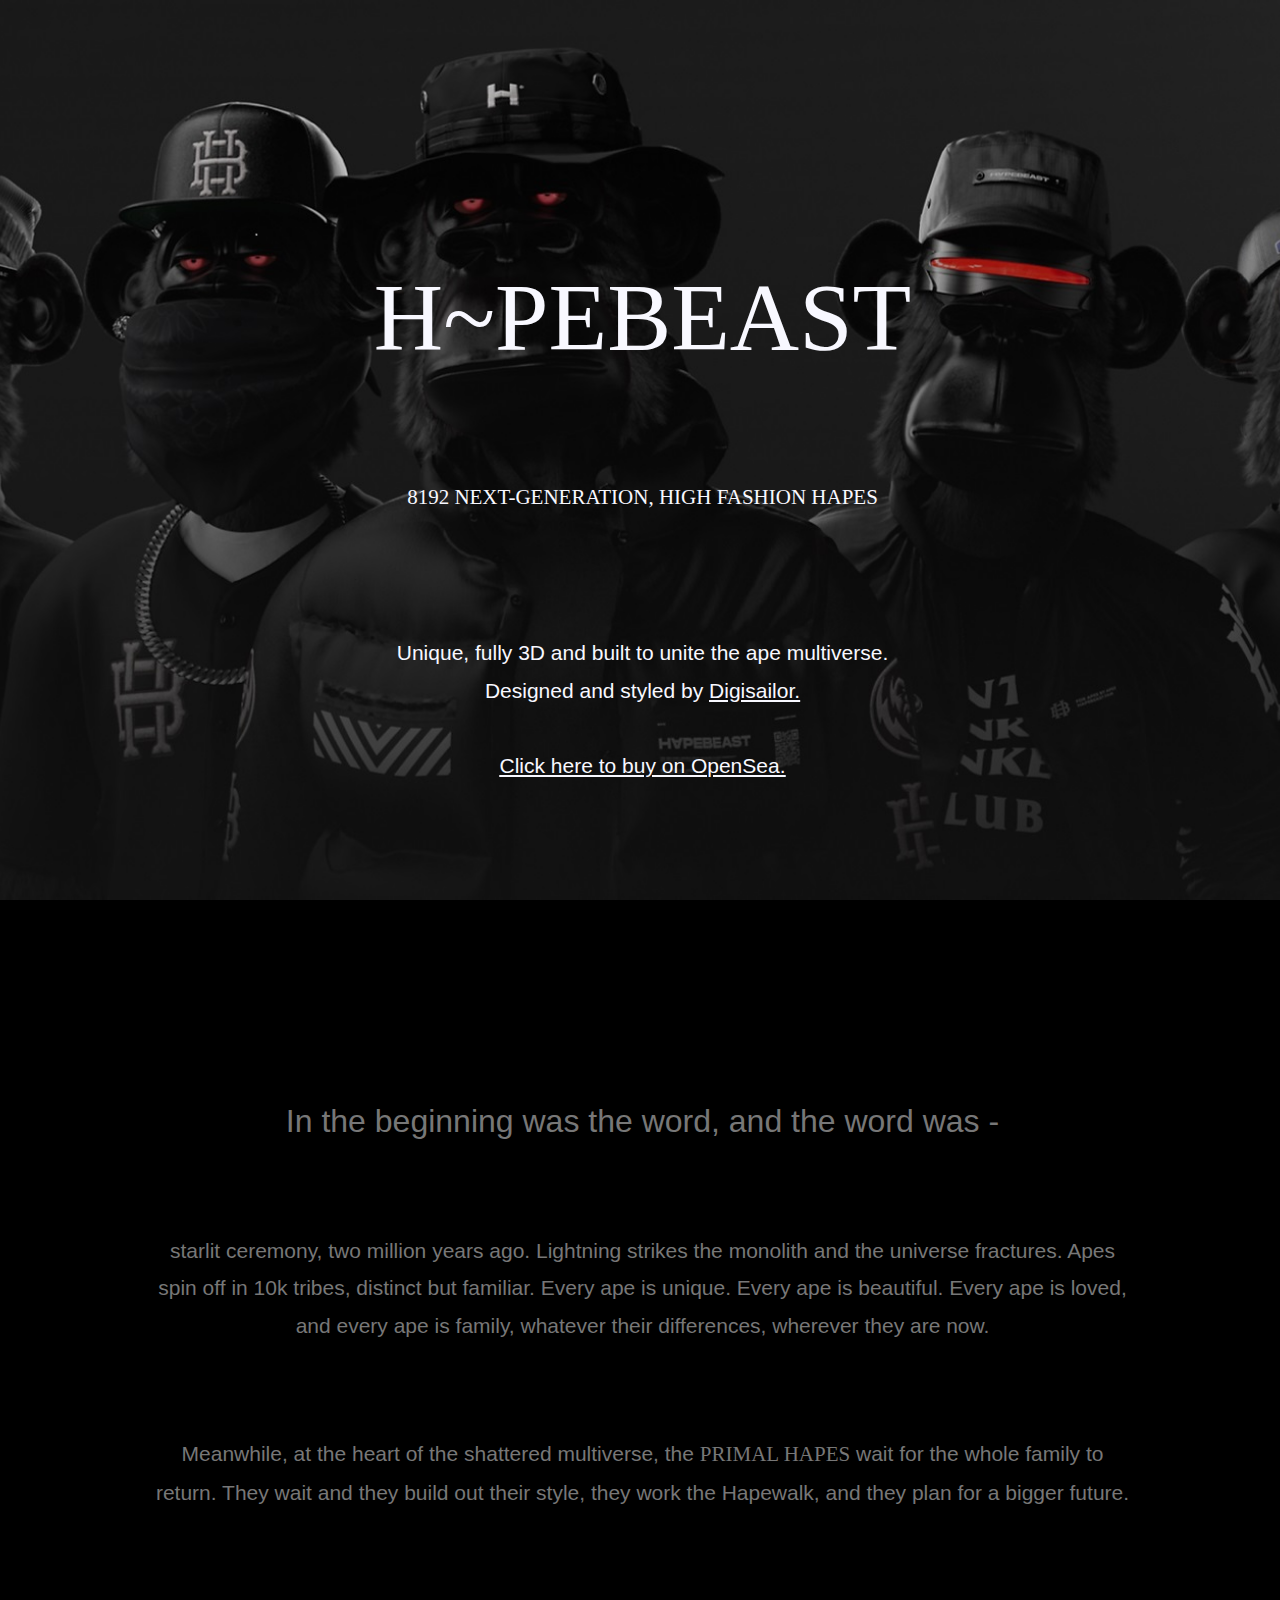
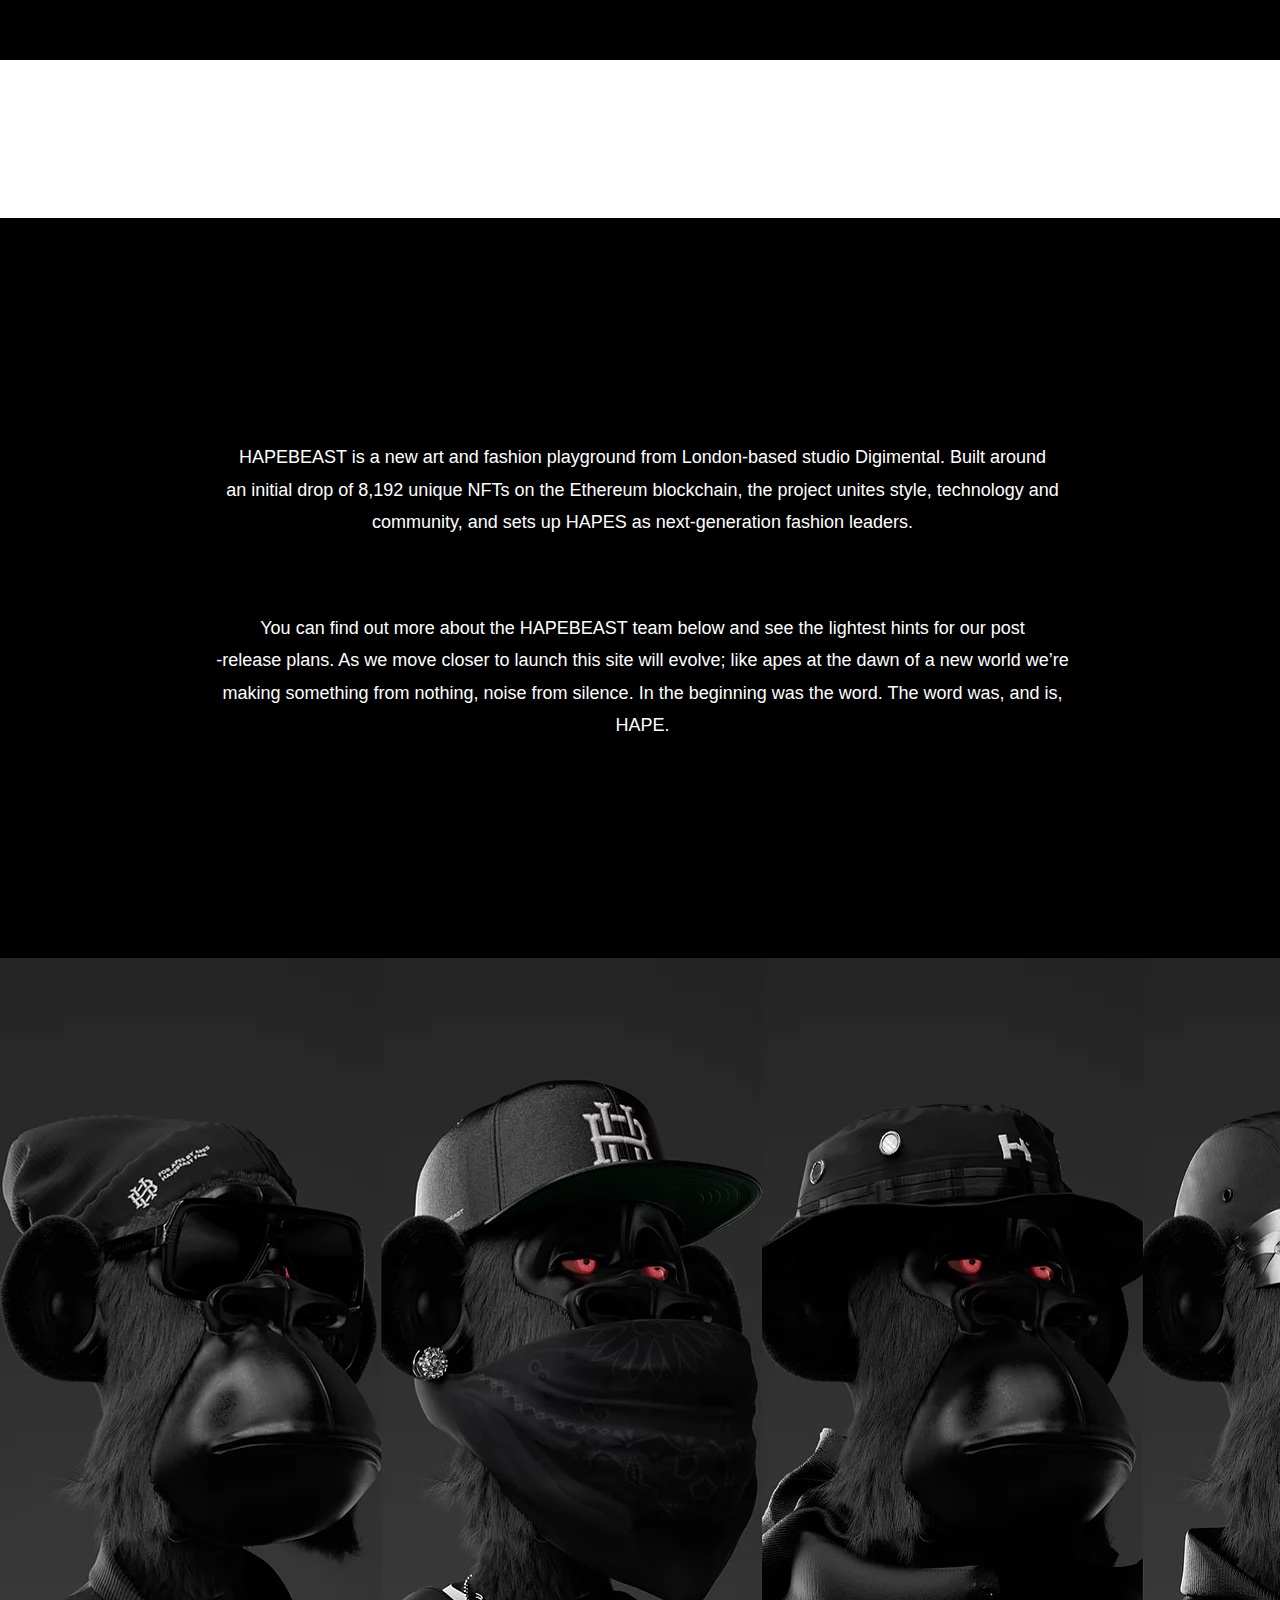
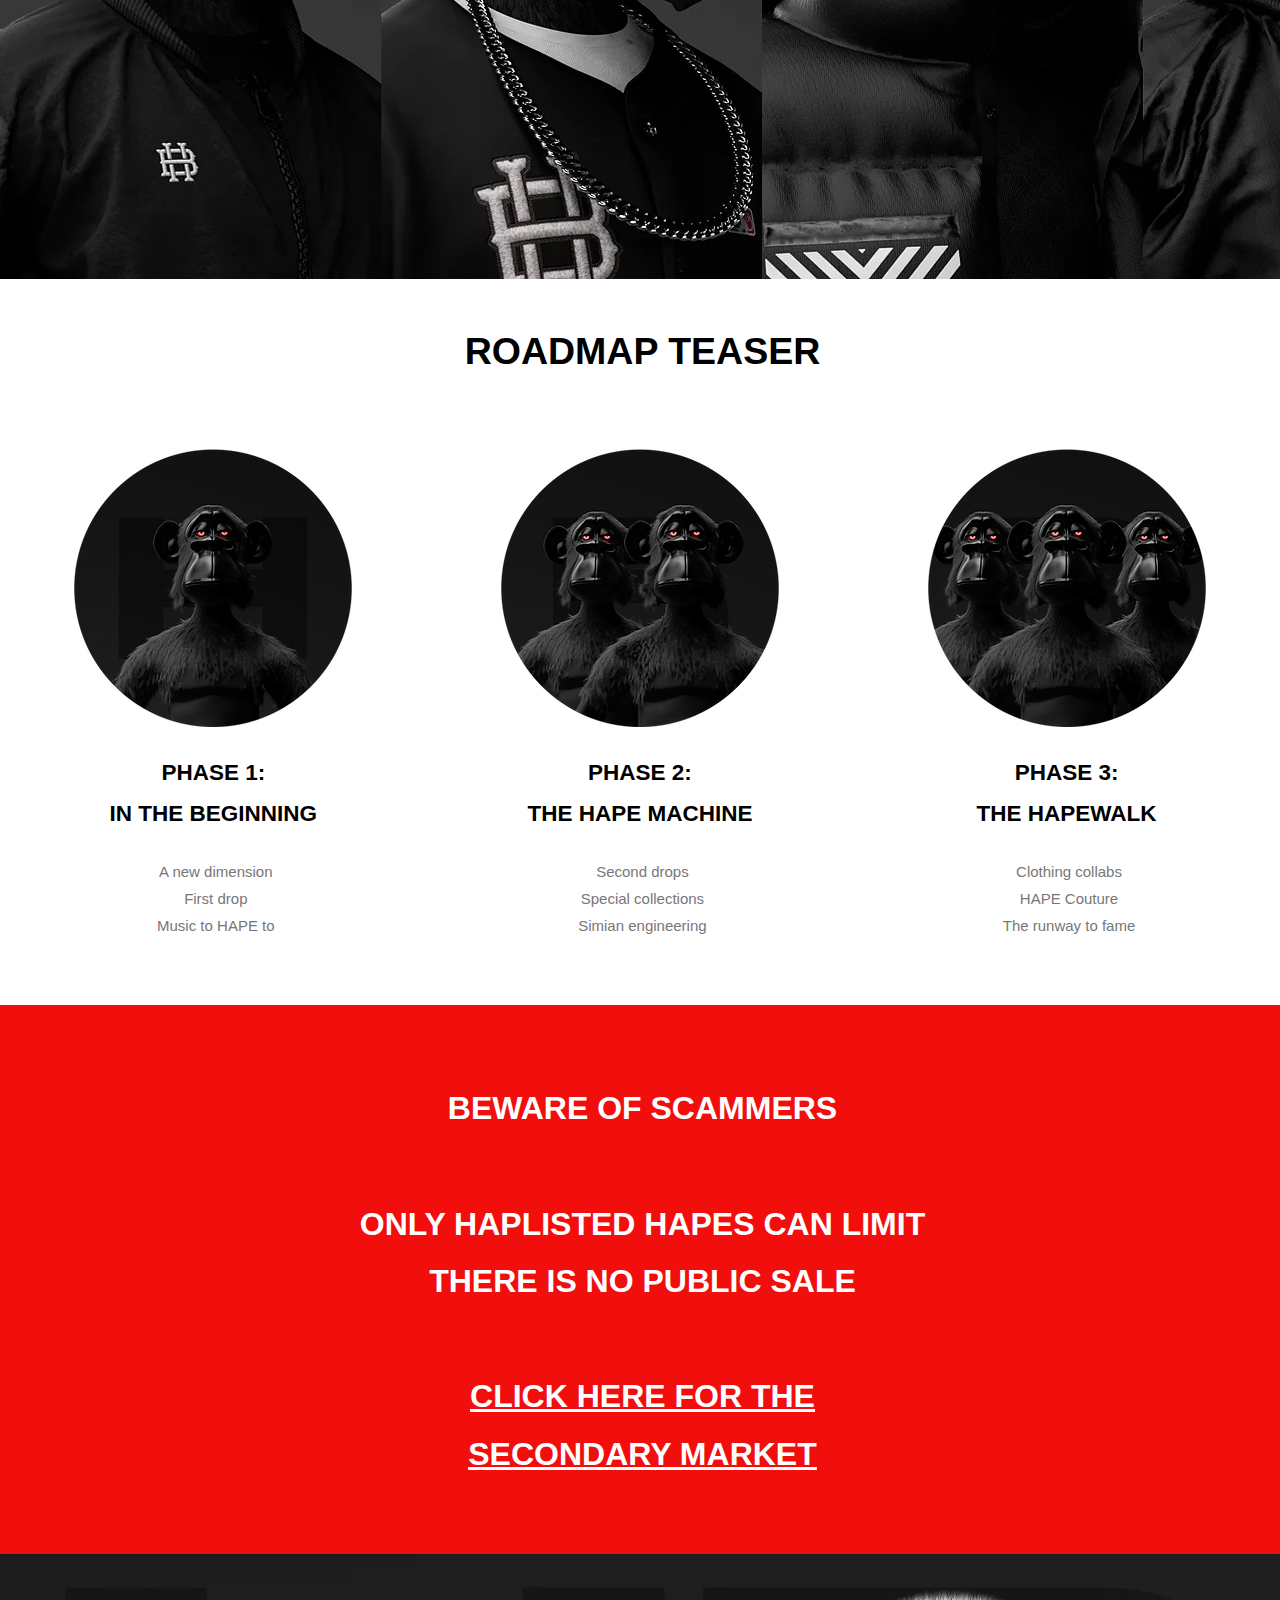
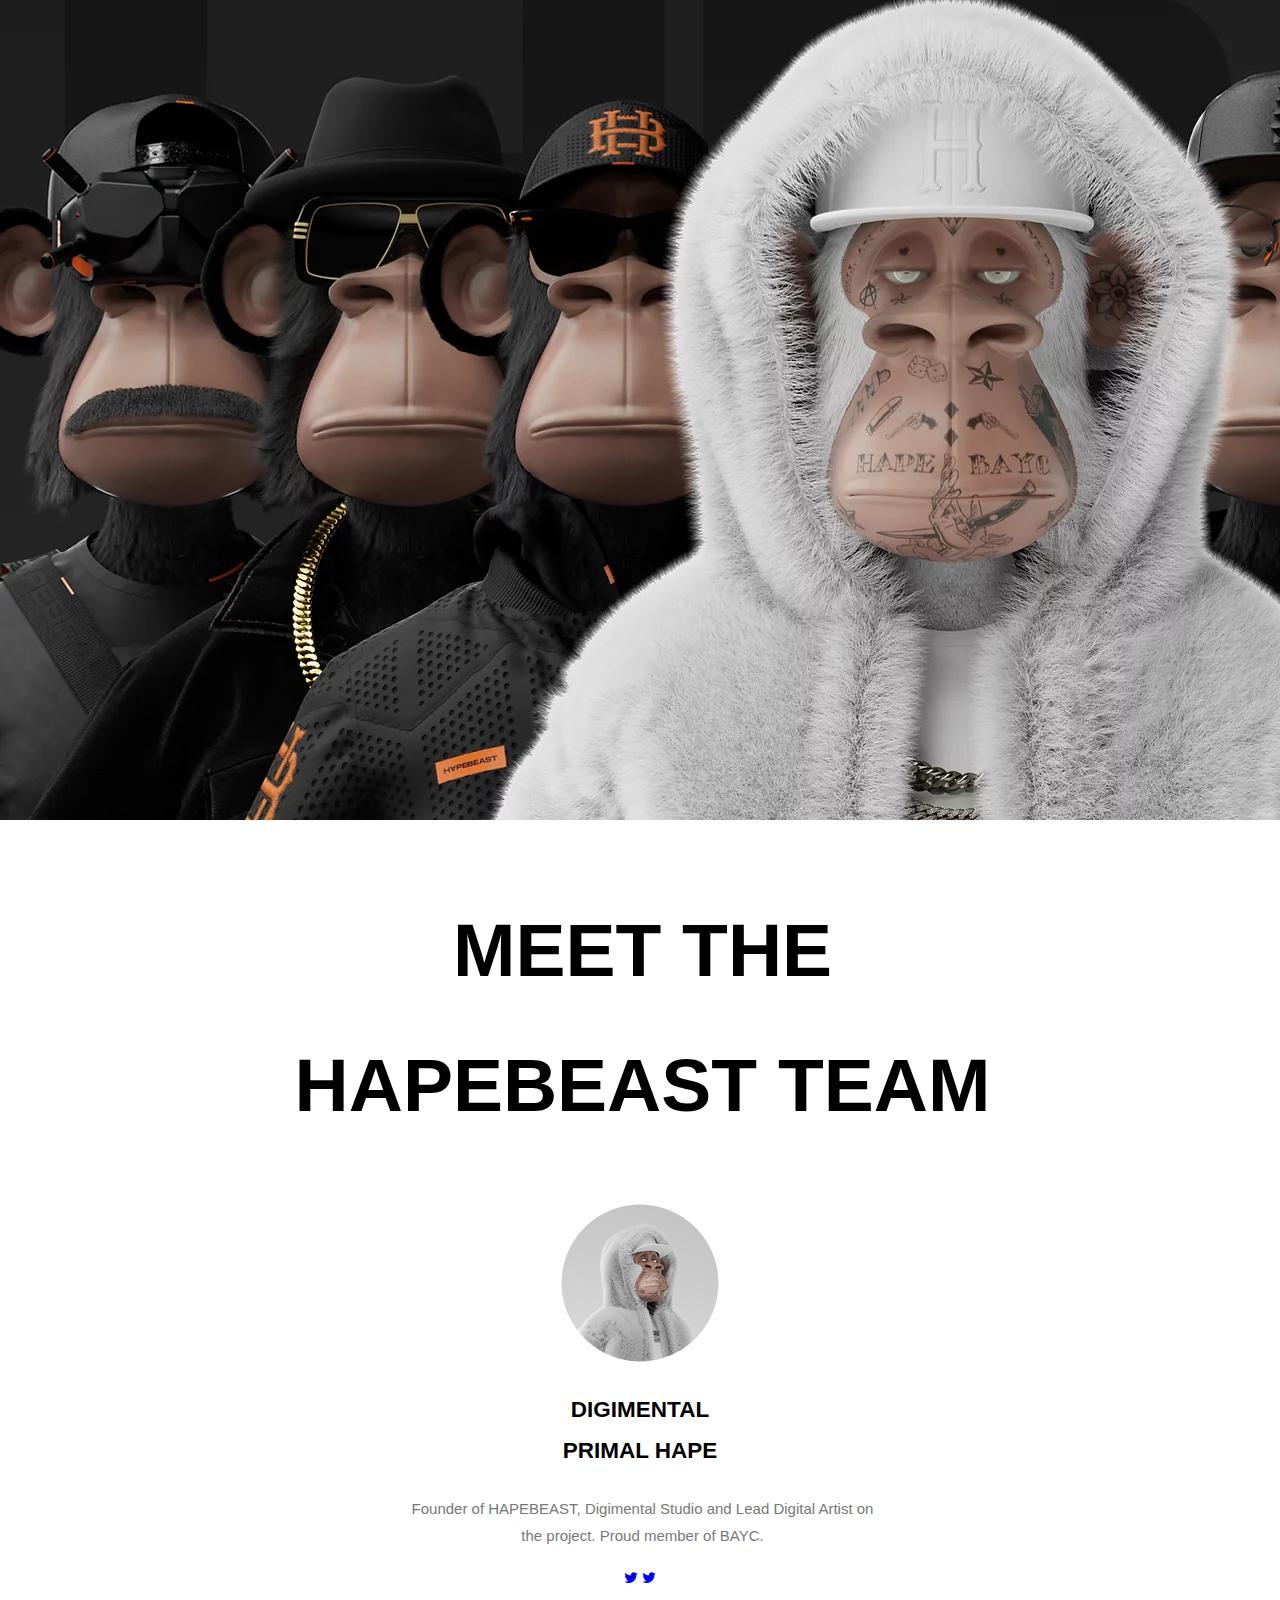
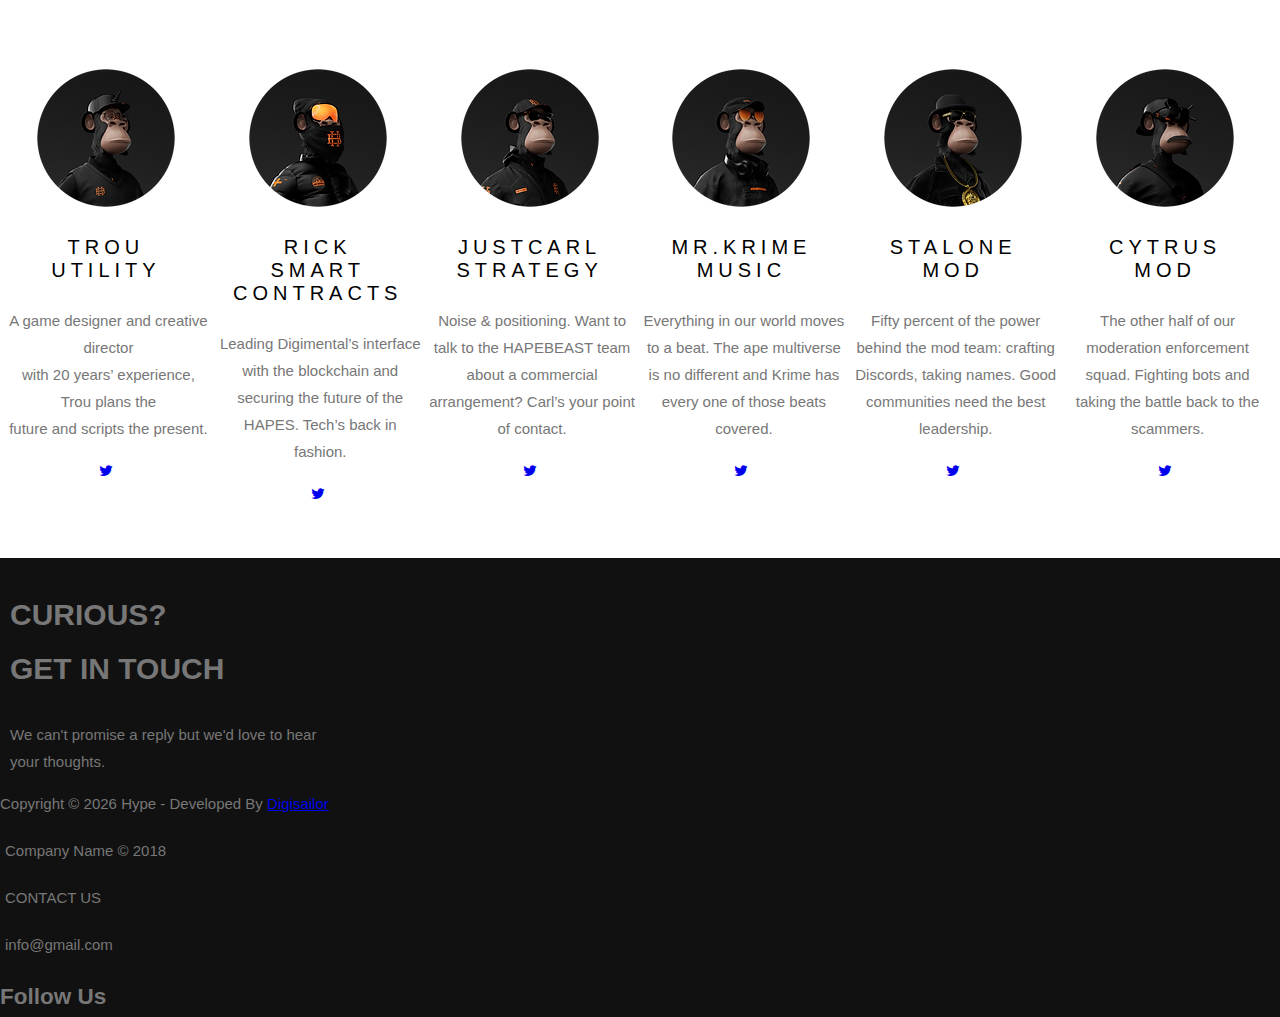
==== public/index.html @ 063f408a "public" ====
<!DOCTYPE html>
<html>
    <head>
        <meta name="viewport" content="width=device-width, initial-scale=1">
        <link rel="stylesheet" type="text/css" href="style.css">
        <link rel="stylesheet" href="https://www.digisailor.com/assets/css/fontawesome.min.css" type="text/css">  
        <link rel="stylesheet" href="https://cdnjs.cloudflare.com/ajax/libs/font-awesome/4.7.0/css/font-awesome.min.css">
      </head>
    <body>
        <section class="bgimg-1">
            <div class="caption">
                <div id="first" class="firstcontainer"><div id="123" class="abc" data-testid="richTextElement" data-angle="0" data-angle-style-location="style" data-screen-in-hide="done" style="visibility: inherit;"><p class="font_8" style="font-size: 80px;"><span style="font-size: 96px;"><span style="font-family:wfont_7aa6cb_703df1c41b094d9780d6a253f4e935fb,wf_703df1c41b094d9780d6a253f,orig_monument_extended_bold;">H~PEBEAST</span></span><br>
    
                    <!--<p class="font_8" style="font-size:15px;"><span class="wixGuard">&ZeroWidthSpace;</span></p>-->
                    
                    <span style="font-size:21px; "><span style="font-family:wfont_1d7d37_1ab104756bf04335a0a035b8605d337e,wf_1ab104756bf04335a0a035b86,orig_monument_extended_bold;"> 8192 NEXT-GENERATION,
                    HIGH FASHION HAPES</span></span></p>
                    
                    <p class="font_5" style="font-size:21px;"> <span style="font-size:21px;">Unique, fully 3D and built to unite the ape multiverse.</span><br>
                    
                   <span style="font-size:21px;">Designed and styled by <span style="text-decoration:underline;"><a style="color: ghostwhite;" href="http://digisailor.com/" target="_blank" rel="digisailor">Digisailor.</a></span></span>
                    
                    <!--<p class="font_8"><span style="font-size:3px;"><span class="bharu">&ZeroWidthSpace;</span></span></p>--><br><br>
                    
                    <span style="text-decoration:underline;"><a style="color: ghostwhite;" href="https://opensea.io/collection/hapeprime" target="_blank" rel="noreferrer noopener"><span style="font-size:21px;">Click here to buy on OpenSea.</span></a></span></p>
                </div>
            </div>            
        </div>
        </section>
        <section id="second" class="container" data-testid="section-container" style="background-color: black;">
            <div id="comp-kva76wjr" data-testid="imageX" class="_1x22G" data-angle="0" data-angle-style-location="style" style="opacity: 0;"><style data-testid="scrollEffectStyle">#comp-kva76wjr img { height:100%}</style><wix-image id="img-comp-kva76wjr" data-image-info="{&quot;containerId&quot;:&quot;comp-kva76wjr&quot;,&quot;alignType&quot;:&quot;center&quot;,&quot;parallaxSpeed&quot;:1.5,&quot;sourceSets&quot;:[],&quot;imageData&quot;:{&quot;uri&quot;:&quot;7aa6cb_c9efe0b5b1cc446f8cb703d026227c77~mv2.png&quot;,&quot;width&quot;:558,&quot;height&quot;:2852,&quot;alt&quot;:&quot;&quot;,&quot;focalPoint&quot;:null}}" data-has-ssr-src="" data-src=""><picture><img src="" alt="" style="object-fit: cover; object-position: 50% 50%; width: 100%;"></picture></wix-image></div>
            <div id="comp-kva76wjv" class="align" data-testid="richTextElement"><p class="font_8" style="font-size:32px; text-align: center;"><span style="font-size:32px;">In the beginning was the word, and the word was -</span></p>
    
                <p class="font_8" style="font-size:10px; "><span style="font-size:10px;"><span class="wixGuard">&ZeroWidthSpace;</span></span></p>
                
                <p class="font_8" style="font-size:21px; text-align: center;"  ><span style="font-size:21px;"> starlit ceremony, two million years ago. Lightning strikes the monolith and the universe fractures. Apes <br>spin off in 10k tribes, distinct but familiar. Every ape is unique. Every ape is beautiful. Every ape is loved, <br>and every ape is family, whatever their differences, wherever they are now.</span></p>
                
                <p class="font_8" style="font-size:21px;">&nbsp;</p>
                
                <p class="font_8" style="font-size:21px; text-align: center;"><span style="font-size:21px;">Meanwhile, at the heart of the shattered multiverse, the <span style="font-family:wfont_1d7d37_1ab104756bf04335a0a035b8605d337e,wf_1ab104756bf04335a0a035b86,orig_monument_extended_bold;">PRIMAL HAPES</span> wait for the whole family to <br>return. They wait and they build out their style, they work the Hapewalk, and they plan for a bigger future.</span></p></div></section>
        </section>
        <section class="video" id="three">
            <video autoplay id="myVideo" autoplay muted>
                <source src="video/vid.mp4" type="video/mp4">
              </video>
        </section>
        <section id="four">
            <div class="text-content">
              <p style="text-align: center;"> <bold>HAPEBEAST</bold> is a new art and fashion playground from London-based studio Digimental. Built around<br> an initial drop of 8,192 unique NFTs on the Ethereum blockchain, the project unites style, technology and<br> community, and sets up HAPES as next-generation fashion leaders.
              </p><br>
              <p style="text-align: center;">You can find out more about the <span>HAPEBEAST</span> team below and see the lightest hints for our post<br>-release plans. As we move closer to launch this site will evolve; like apes at the dawn of a new world we’re<br> making something from nothing, noise from silence. In the beginning was the word. The word was, and is,<br> HAPE.</p>
              <p></p>
            </div> 
          </section>
          <section class="image">
            <img src="image/monkey2.jpg" alt="monkey2">
          </section>
         <!-- <section id="six">              
            <div class="container">        
              <div class="col-md-3 col-sm-10 col-xs-10">
                <div class="about-details">
                   <h2><b>Sales</b></h2>
                   <p>We offer sales of Odysse and Joy Ebikes. We sell the best electric bikes and scooters with features like phone charging, 3-speed modes, Dual rear suspension, Anti-theft lock, disc brakes, Reverse gear system, music system, and Bluetooth connectivity.
                  </p>   
                </div>
            </div>
            <div class="col-md-3 col-sm-10 col-xs-10">
              <div class="about-details">
                 <h2><b>Service</b></h2>
                 <p>We provide the best after-sales service, periodic service, and maintenance for our products. With stringent sanitisation and quality checks in place, we take good care of your E-Bike at our company.We excel in giving your bike the service it deserves.</p>   
              </div>
          </div>
          <div class="col-md-3 col-sm-10 col-xs-10">
              <div class="about-details">
                 <h2><b>Spares</b></h2>
                 <p>We provide all the spare parts for Odysee and Joy Ebikes. Every vehicle needs periodic maintenance and also needs repair & replacement of parts.All spare parts are available here at the most affordable pricing.</p>   
              </div>
          </div>   
        </section>-->
        <section>
          <div class="row">
            <h1 style="text-align: center; font-size: 2.5rem; color: black;">ROADMAP TEASER</h1>
          <div class="column">
            
            <img src="image/monkey11.jpg" alt="monkey11">
            <h2 style="color: black;">PHASE 1:<br>IN THE BEGINNING</h2>
            <p>A new dimension<br>First drop<br>Music to HAPE to</p>
          </div>
          <div class="column">
          <img src="image/monkey12.jpg" alt="monkey12">
        <h2 style="color: black;">PHASE 2:<br>THE HAPE MACHINE</h2>
        <p>Second drops<br>Special collections<br>Simian engineering</p>
        </div>
        <div class="column">
      <img src="image/monkey13.jpg" alt="monkey13">
      <h2 style="color: black;">PHASE 3:<br>THE HAPEWALK</h2>
      <p>Clothing collabs<br>HAPE Couture<br>The runway to fame</p>
        </div>
      </div>
        </section>
        <section class="detail" id="text-section">
            <div class="content" style="background-color: rgb(243, 14, 14); color: white; padding: 3% 3%; ">
              <p class="font" style="text-align: center; font-size: xx-large; "><b>BEWARE OF SCAMMERS<br><br>
             
             
             ONLY HAPLISTED HAPES CAN LIMIT<br>THERE IS NO PUBLIC SALE<br><br>
          
              <span style="text-decoration: underline; color: white;"><a style="color: white;" href="https://opensea.io/collection/hapeprime" target="blank">
                CLICK HERE FOR THE <br>SECONDARY MARKET
                </a></b>
                </span>

              </p>
            </div>
          </section>
          <section class="eight">
            <img src="image/monkey3.jpg" alt="monkey3">
          </section>
          <section id="seven">
              <div class="heading">
                <h1 class="meet-h3">MEET THE <br> HAPEBEAST TEAM</h1>
                <div class="rowcenter">
                  <div class="columncenter">
                  
                  <img src="image/monkeycenter.jpg" alt="monkeycenter">
                  <h2 style="color: black;">DIGIMENTAL <br>
                    PRIMAL HAPE</h2>
                  <p>Founder of HAPEBEAST, Digimental Studio and Lead Digital Artist on <br>the project. Proud member of BAYC.</p>
                  <div class="twit-logo"><a href="#"><i class="fa fa-twitter"></i></a> <a href="#"><i class="fa fa-twitter"></i></a></div>
                  
                </div>
              </div>
          </section>
          <!--<section id="eight">
            <div class="row">
              <div class="col-sm-2">
                <div class="header-images">
                  <img src="" alt="image">
                </div>
                <div class="title"><h2><span>TROU</span></h2></div>
                <div class="heading"><h2> UTILITY</h2></div>
                <div class="para"><p>A game designer and creative director with 20 years’ experience, Trou plans the future and scripts the present</p> </div>
                <div class="twit-logo"><i class="fab fa-twitter"></i></div>
              </div>
              <div class="col-sm-2">
                <div class="header-images">
                  <img src="" alt="image">
                </div>
                <div class="title"><h2><span>TROU</span></h2></div>
                <div class="heading"><h2> UTILITY</h2></div>
                <div class="para"><p>A game designer and creative director with 20 years’ experience, Trou plans the future and scripts the present</p> </div>
                <div class="twit-logo"><i class="fab fa-twitter"></i></div>
              </div>
              <div class="col-sm-2">
                <div class="header-images">
                  <img src="" alt="image">
                </div>
                <div class="title"><h2><span>TROU</span></h2></div>
                <div class="heading"><h2> UTILITY</h2></div>
                <div class="para"><p>A game designer and creative director with 20 years’ experience, Trou plans the future and scripts the present</p> </div>
                <div class="twit-logo"><i class="fab fa-twitter"></i></div>
              </div>
              <div class="col-sm-2">
                <div class="header-images">
                  <img src="" alt="image">
                </div>
                <div class="title"><h2><span>TROU</span></h2></div>
                <div class="heading"><h2> UTILITY</h2></div>
                <div class="para"><p>A game designer and creative director with 20 years’ experience, Trou plans the future and scripts the present</p> </div>
                <div class="twit-logo"><i class="fab fa-twitter"></i></div>
              </div>
              <div class="col-sm-2">
                <div class="header-images">
                  <img src="" alt="image">
                </div>
                <div class="title"><h2><span>TROU</span></h2></div>
                <div class="heading"><h2> UTILITY</h2></div>
                <div class="para"><p>A game designer and creative director with 20 years’ experience, Trou plans the future and scripts the present</p> </div>
                <div class="twit-logo"><i class="fab fa-twitter"></i></div>
              </div>
              <div class="col-sm-2">
                <div class="header-images">
                  <img src="" alt="image">
                </div>
                <div class="title"><h2><span>TROU</span></h2></div>
                <div class="heading"><h2> UTILITY</h2></div>
                <div class="para"><p>A game designer and creative director with 20 years’ experience, Trou plans the future and scripts the present</p> </div>
                <div class="twit-logo"><i class="fab fa-twitter"></i></div>
              </div>
            </div>  
          </section>-->
          <section>
          <div class="row1">
            
          <div class="column1 " >
            
            <img src="image/monkey21.jpg" alt="monkey21">
            <h3 style="color: black;">TROU  <br>UTILITY</h3>
           
            <p>A game designer and creative director<br> with 20 years’ experience, Trou plans the<br> future and scripts the present.</p>
            <div class="twit-logo"><a href="#"><i class="fa fa-twitter"></i></a></div>
          </div>
          <div class="column1">
            
            <img src="image/monkey22.jpg" alt="monkey22">
            <h3 style="color: black;">RICK<br>
              SMART <br> CONTRACTS</h3>
            <p>Leading Digimental’s interface with the blockchain and securing the future of the HAPES. Tech’s back in fashion.</p>
            <div class="twit-logo"><a href="#"><i class="fa fa-twitter"></i></a></div>
          </div>
          <div class="column1">
            
            <img src="image/monkey23.jpg" alt="monkey23">
            <h3 style="color: black;">JUSTCARL<br>
              STRATEGY</h3>
            <p>Noise & positioning. Want to talk to the HAPEBEAST team about a commercial arrangement? Carl’s your point of contact.</p>
            <div class="twit-logo"><a href="#"><i class="fa fa-twitter"></i></a></div>
          </div>
          <div class="column1">
            
            <img src="image/monkey24.jpg" alt="monkey24">
            <h3 style="color: black;">MR.KRIME <br>
              MUSIC</h3>
            <p>Everything in our world moves to a beat. The ape multiverse is no different and Krime has every one of those beats covered.</p>
            <div class="twit-logo"><a href="#"><i class="fa fa-twitter"></i></a></div>
          </div>
          <div class="column1">
            
            <img src="image/monkey25.jpg" alt="monkey25">
            <h3 style="color: black;">STALONE <br>
             MOD</h3>
            <p>Fifty percent of the power behind the mod team: crafting Discords, taking names. Good communities need the best leadership.</p>
            <div class="twit-logo"><a href="#"><i class="fa fa-twitter"></i></a></div>
          </div>
          <div class="column1">
            
            <img src="image/monkey26.jpg" alt="monkey26">
            <h3 style="color: black;">CYTRUS <br>
              MOD</h3>
            <p>The other half of our moderation enforcement squad. Fighting bots and taking the battle back to the scammers.</p>
            <div class="twit-logo"><a href="#"><i class="fa fa-twitter"></i></a></div>
          </div>
          </div>
          </section>
          
          <section id="eleven">
            <footer class="foot" style="background-color: #111;">
              <div>
                <div class="footer-left"></div>
                <div class="footer-con"></div>     
                <div class="footer"><h1>CURIOUS?<br>
                  GET IN TOUCH</h1>
                 <p > We can't promise a reply but we'd love to hear<br> your thoughts.</p>
                </div>
              </div>
              <div class="copyrights">Copyright &copy <script type="text/javascript"> document.write(new Date().getFullYear());</script> Hype - Developed By <a href="https://www.digisailor.com/">Digisailor</a>
              </div>
              <div class="col-lg-3 item social"><a href="#"><i class="icon ion-social-facebook"></i></a><a href="#"><i class="icon ion-social-twitter"></i></a><a href="#"><i class="icon ion-social-snapchat"></i></a><a href="#"><i class="icon ion-social-instagram"></i></a>
                <p class="copyright">Company Name © 2018</p>
              <div class="footer-right">
                <p><span>CONTACT US</span></p>
              </div>
              <div class="mail">
                <p><span>info@gmail.com</span></p>
              </div>
              <div class="follow">
                <h2><span>Follow Us</span></h2>
              </div>
              <div class="media">
                <span></span>
                <span></span>
                <span></span>
              </div>
            </footer>
          </section>
    </body>
</html>
---- public/style.css ----
body, html {
    height: 100%;
    margin: 0;
    font: 400 15px/1.8 "Lato", sans-serif;
    color: #777;
  }
  
  .bgimg-1 {
    position: relative;
    /* opacity: 0.65; */
    background-position: center;
    background-repeat: no-repeat;
    background-size: cover;
    font-size: 96px;
  
  }
  .bgimg-1 {
    background-image: url("image/monkey1.jpg");
    height: 100%;
  }
  #myvideo{
    margin-top: -21px;
    background-color: black;
    position: fixed;
    right: 0;
    bottom: 0;
    min-width: 100%;
    min-height: 100%;
  }
  
  .caption {
    position: absolute;
    left: 0;
    top: 2%;
    width: 100%;
    text-align: center;
    color: ghostwhite;
  }
  
  .caption span.border {
    background-color: #111;
    color: #fff;
    padding: 18px;
    font-size: 25px;
    letter-spacing: 10px;
  }
  
  h3 {
    letter-spacing: 5px;
    text-transform: uppercase;
    font: 20px "Lato", sans-serif;
    color: #111;
  }
  
  #four{
      background-color: black;
      height:60%;
      padding-top: 200px;
      color: white;
     font-size: large;
  }
 
#first{
  padding-top: 10%;
}
#second{
  padding-top:  10%;
  padding-bottom: 10%;
}
.column {
  float: left;
  width: 33.33%;
  text-align: center;
  margin-top: 3%;
  margin-bottom: 4%;
  
}


.row::after {
  content: "";
  clear: both;
  display: table;
}
.column1 {
  float: left;
  width: 16.55%;
  text-align: center;
  margin-top: 3%;
  margin-bottom: 4%;
  
}


.row1::after {
  content: "";
  clear: both;
  display: table;
}
.meet-h3{
  text-align: center;
   font-size: 5rem;
    color: black;
    font-weight: bolder;
}
.columncenter {
  text-align: center;
  margin-top: 3%;
  margin-bottom: 3%;
  
}
.rowcenter::after {
  content: "";
  clear: both;
  display: table;
}

.footer,h1,p{
  margin-left: 5px;
  padding-top: 5px;
}
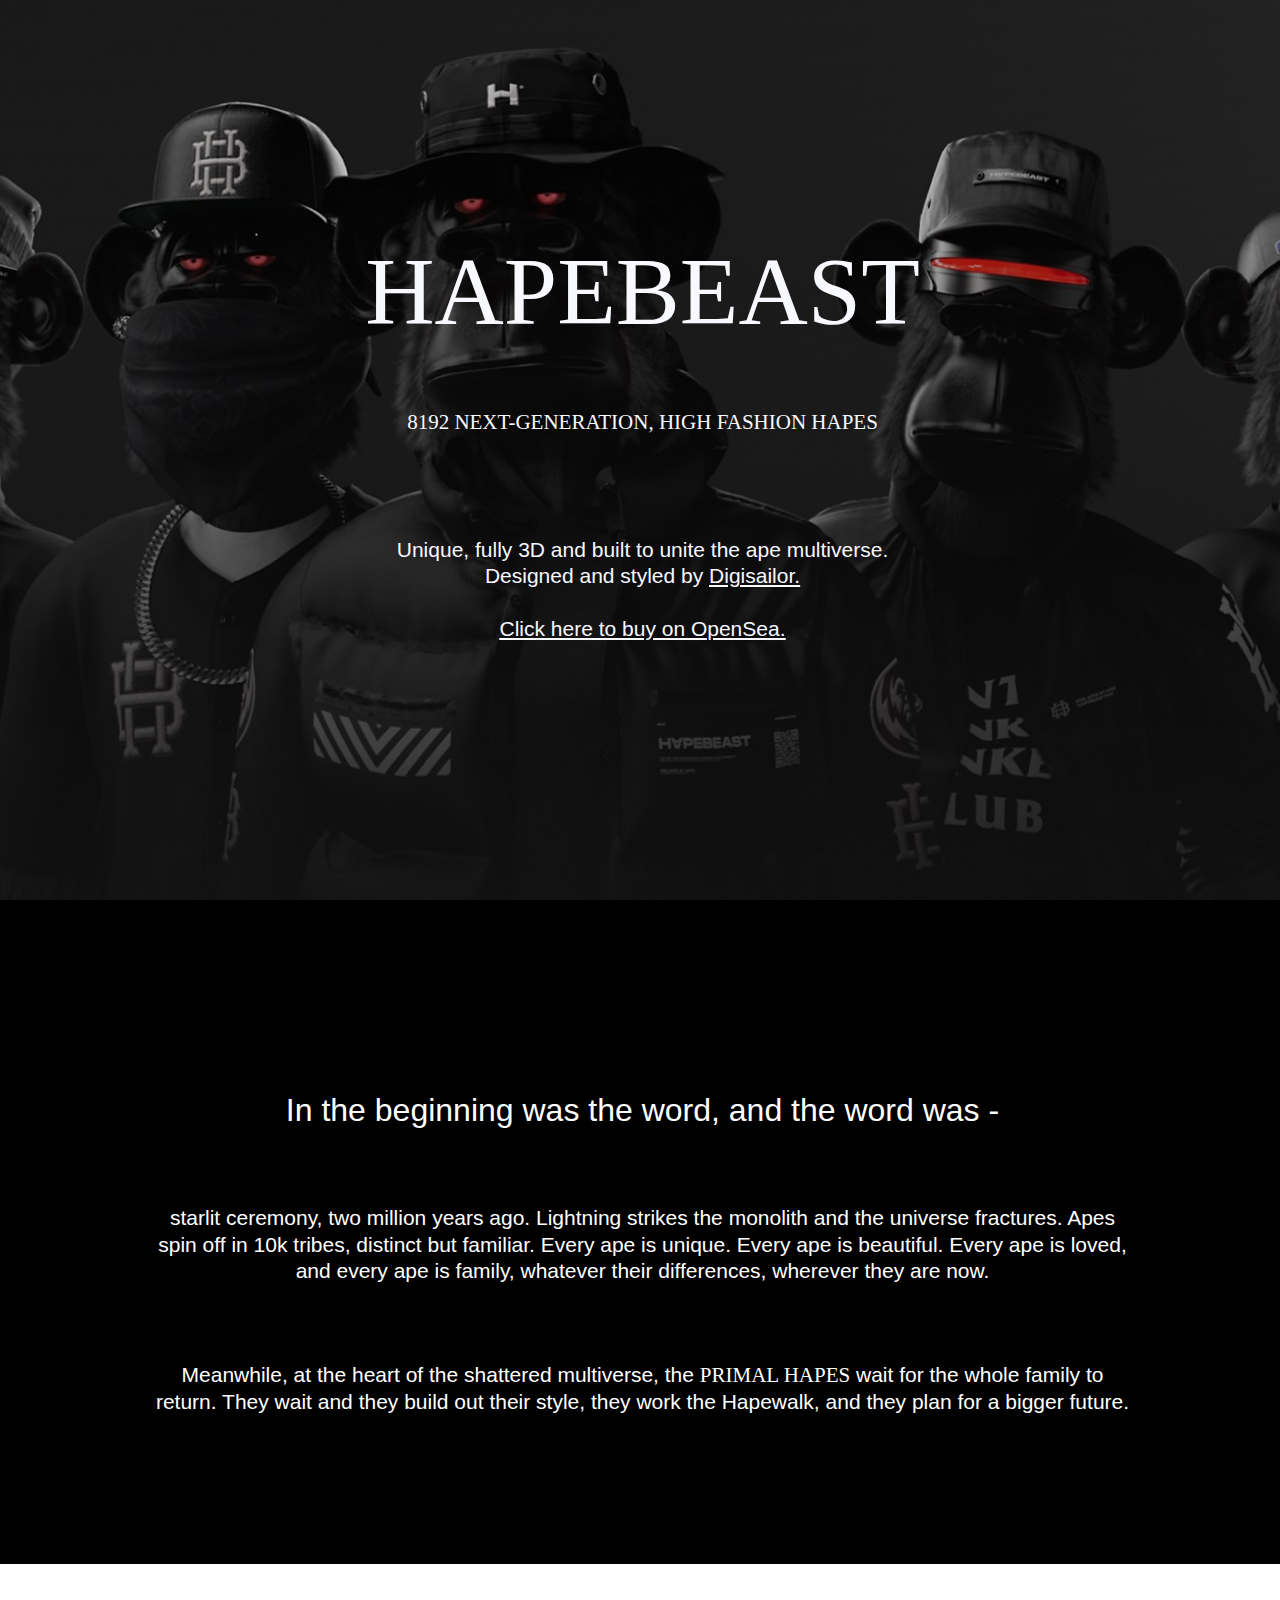
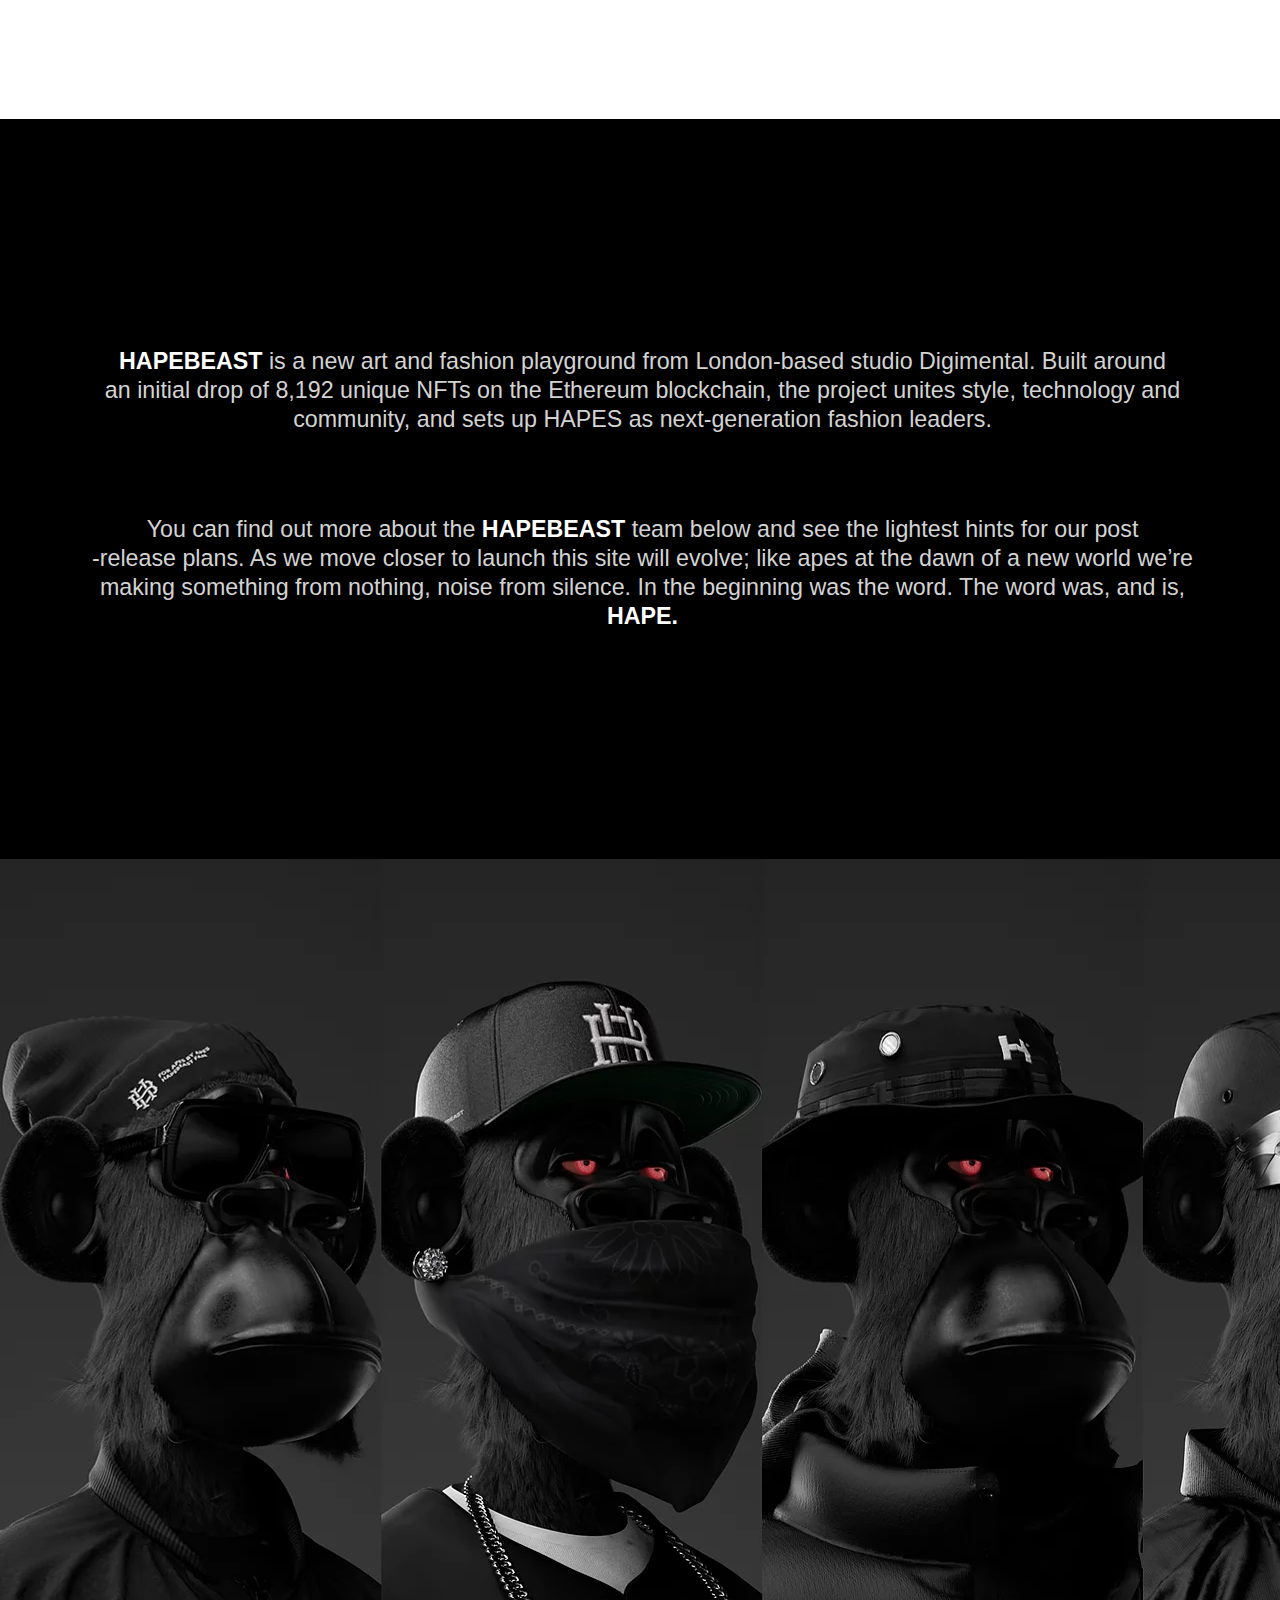
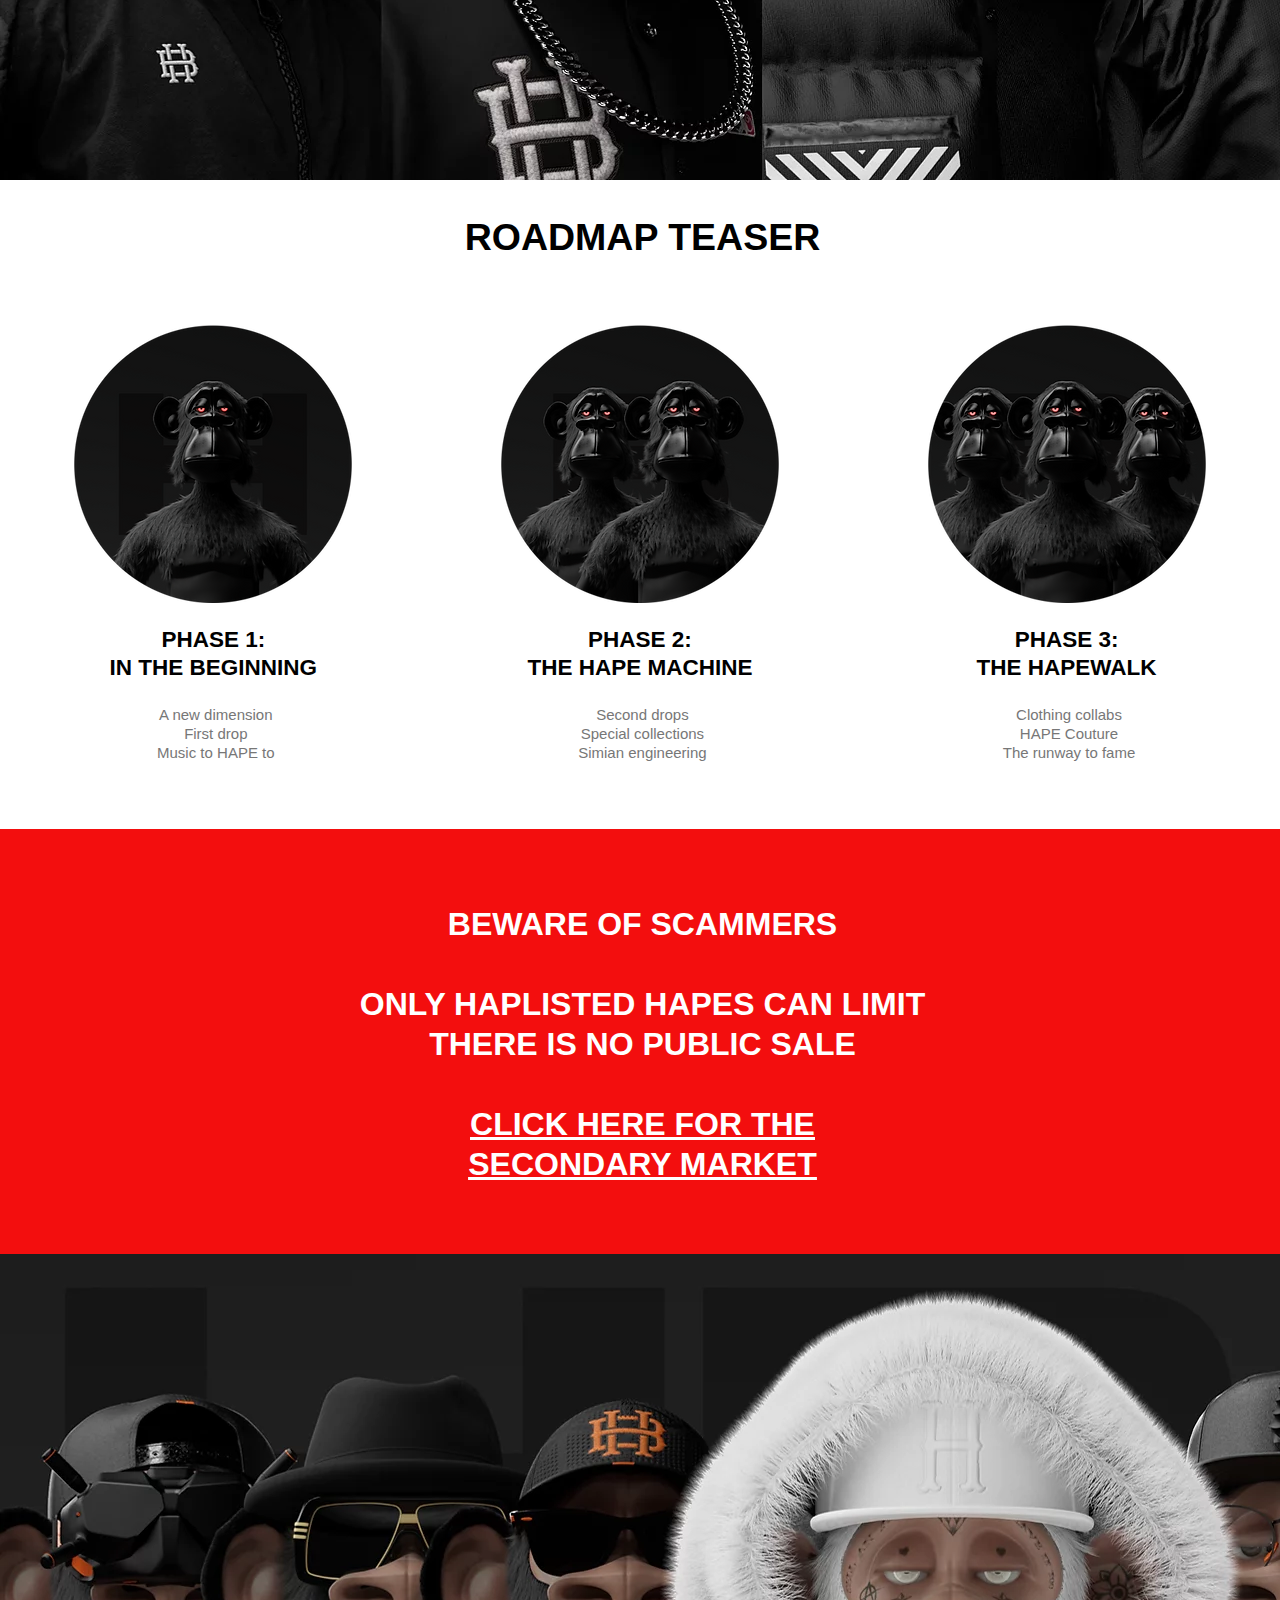
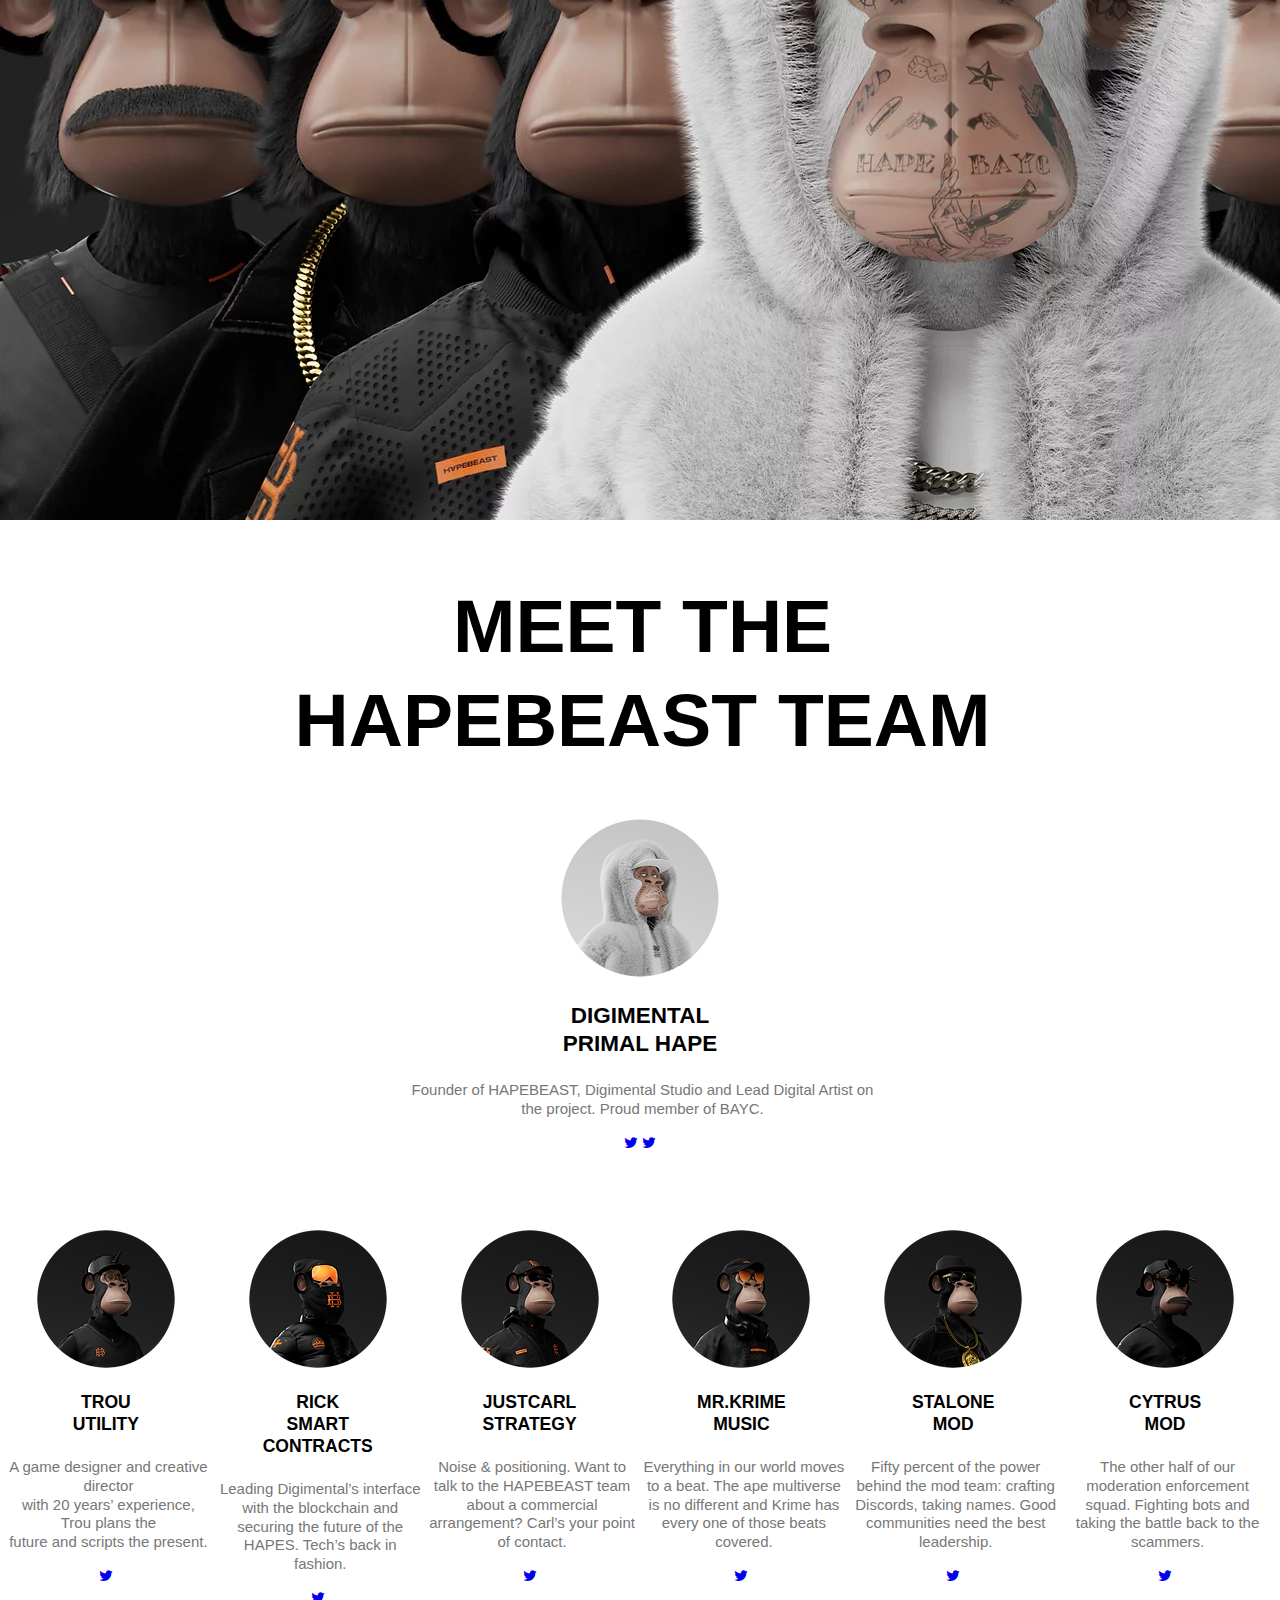
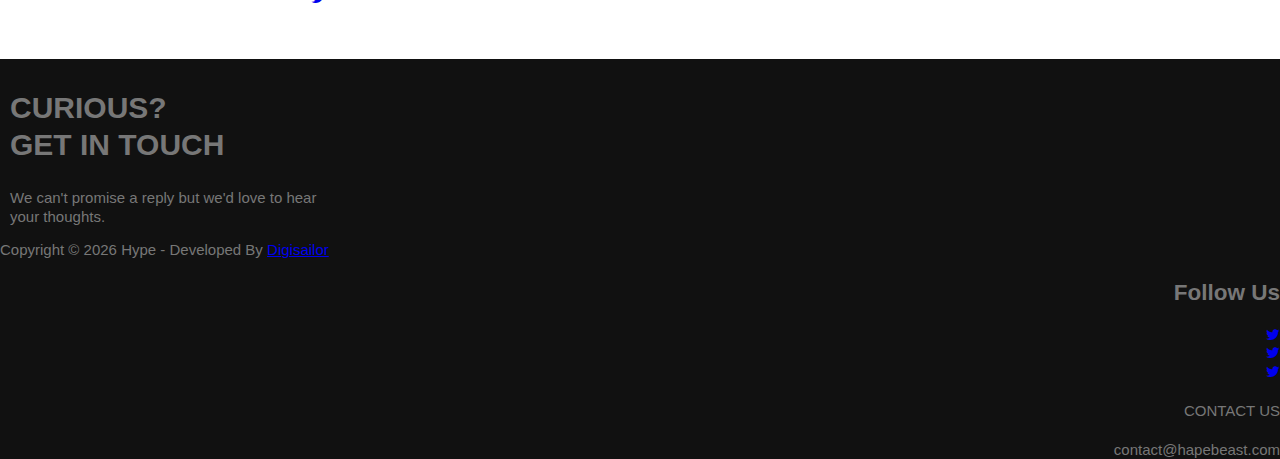
==== commit eb5e7ebc: "change" ====
--- a/public/index.html
+++ b/public/index.html
@@ -9,7 +9,7 @@
     <body>
         <section class="bgimg-1">
             <div class="caption">
-                <div id="first" class="firstcontainer"><div id="123" class="abc" data-testid="richTextElement" data-angle="0" data-angle-style-location="style" data-screen-in-hide="done" style="visibility: inherit;"><p class="font_8" style="font-size: 80px;"><span style="font-size: 96px;"><span style="font-family:wfont_7aa6cb_703df1c41b094d9780d6a253f4e935fb,wf_703df1c41b094d9780d6a253f,orig_monument_extended_bold;">H~PEBEAST</span></span><br>
+                <div id="first" class="firstcontainer"><div id="123" class="abc" data-testid="richTextElement" data-angle="0" data-angle-style-location="style" data-screen-in-hide="done" style="visibility: inherit;"><p class="font_8" style="font-size: 80px;"><span style="font-size: 96px;"><span style="font-family:wfont_7aa6cb_703df1c41b094d9780d6a253f4e935fb,wf_703df1c41b094d9780d6a253f,orig_monument_extended_bold;">HAPEBEAST</span></span><br>
     
                     <!--<p class="font_8" style="font-size:15px;"><span class="wixGuard">&ZeroWidthSpace;</span></p>-->
                     
@@ -46,9 +46,9 @@
         </section>
         <section id="four">
             <div class="text-content">
-              <p style="text-align: center;"> <bold>HAPEBEAST</bold> is a new art and fashion playground from London-based studio Digimental. Built around<br> an initial drop of 8,192 unique NFTs on the Ethereum blockchain, the project unites style, technology and<br> community, and sets up HAPES as next-generation fashion leaders.
+              <p  class="four1" style="text-align: center;"> <bold>HAPEBEAST</bold> is a new art and fashion playground from London-based studio Digimental. Built around<br> an initial drop of 8,192 unique NFTs on the Ethereum blockchain, the project unites style, technology and<br> community, and sets up HAPES as next-generation fashion leaders.
               </p><br>
-              <p style="text-align: center;">You can find out more about the <span>HAPEBEAST</span> team below and see the lightest hints for our post<br>-release plans. As we move closer to launch this site will evolve; like apes at the dawn of a new world we’re<br> making something from nothing, noise from silence. In the beginning was the word. The word was, and is,<br> HAPE.</p>
+              <p style="text-align: center;">You can find out more about the <bold>HAPEBEAST</bold> team below and see the lightest hints for our post<br>-release plans. As we move closer to launch this site will evolve; like apes at the dawn of a new world we’re<br> making something from nothing, noise from silence. In the beginning was the word. The word was, and is,<br> <bold>HAPE.</bold></p>
               <p></p>
             </div> 
           </section>
@@ -255,16 +255,19 @@
               </div>
               <div class="copyrights">Copyright &copy <script type="text/javascript"> document.write(new Date().getFullYear());</script> Hype - Developed By <a href="https://www.digisailor.com/">Digisailor</a>
               </div>
-              <div class="col-lg-3 item social"><a href="#"><i class="icon ion-social-facebook"></i></a><a href="#"><i class="icon ion-social-twitter"></i></a><a href="#"><i class="icon ion-social-snapchat"></i></a><a href="#"><i class="icon ion-social-instagram"></i></a>
-                <p class="copyright">Company Name © 2018</p>
+              
+             
+              <div class="follow">
+                <h2><span>Follow Us</span></h2>
+                <div class="twit-logo"><a href="#"><i class="fa fa-twitter"></i></a></div><div class="twit-logo"><a href="#"><i class="fa fa-twitter"></i></a></div><div class="twit-logo"><a href="#"><i class="fa fa-twitter"></i></a></div>
+                <div class="col-lg-3 item social"><a href="#"><i class="icon ion-social-facebook"></i></a><a href="#"><i class="icon ion-social-twitter"></i></a><a href="#"><i class="icon ion-social-snapchat"></i></a><a href="#"><i class="icon ion-social-instagram"></i></a>
+                
+              </div>
               <div class="footer-right">
                 <p><span>CONTACT US</span></p>
               </div>
               <div class="mail">
-                <p><span>info@gmail.com</span></p>
-              </div>
-              <div class="follow">
-                <h2><span>Follow Us</span></h2>
+                <p><span>contact@hapebeast.com</span></p>
               </div>
               <div class="media">
                 <span></span>
--- a/public/style.css
+++ b/public/style.css
@@ -3,6 +3,12 @@
     margin: 0;
     font: 400 15px/1.8 "Lato", sans-serif;
     color: #777;
+    line-height: 1.25;
+    font-family: barlow-extralight,barlow,sans-serif;
+  }
+  bold{
+    font-weight: 900;
+    color: #fff
   }
   
   .bgimg-1 {
@@ -46,9 +52,10 @@
   }
   
   h3 {
-    letter-spacing: 5px;
+    letter-spacing: normal;
+    font-family: barlow-extralight,barlow,sans-serif;
+    font-weight: 900;
     text-transform: uppercase;
-    font: 20px "Lato", sans-serif;
     color: #111;
   }
   
@@ -56,16 +63,18 @@
       background-color: black;
       height:60%;
       padding-top: 200px;
-      color: white;
-     font-size: large;
+      color: lightgray;
+     font-size: 1.55rem;
+   
   }
- 
+  
 #first{
   padding-top: 10%;
 }
 #second{
   padding-top:  10%;
   padding-bottom: 10%;
+  color: white;
 }
 .column {
   float: left;
@@ -118,4 +127,10 @@
 .footer,h1,p{
   margin-left: 5px;
   padding-top: 5px;
+}
+.follow{
+  text-align: right;
+}
+.footer-right{
+  text-align: right;
 }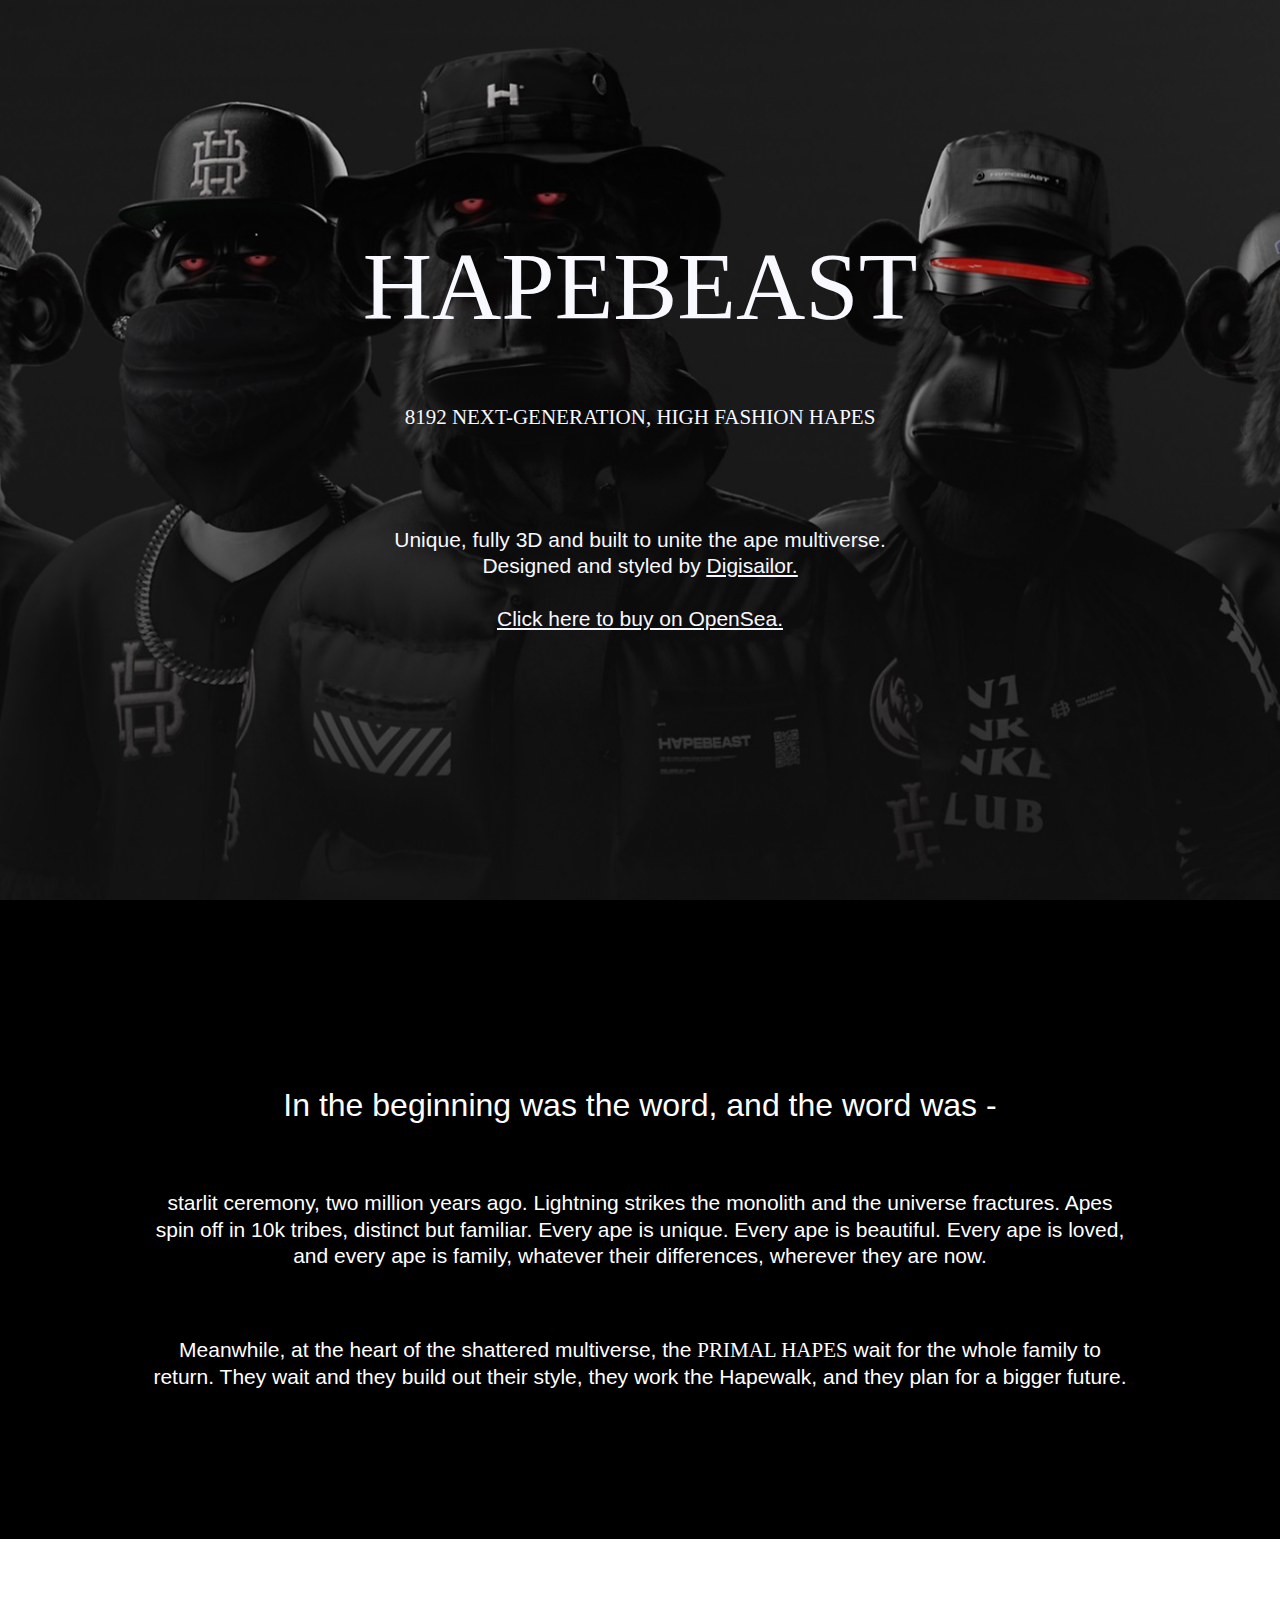
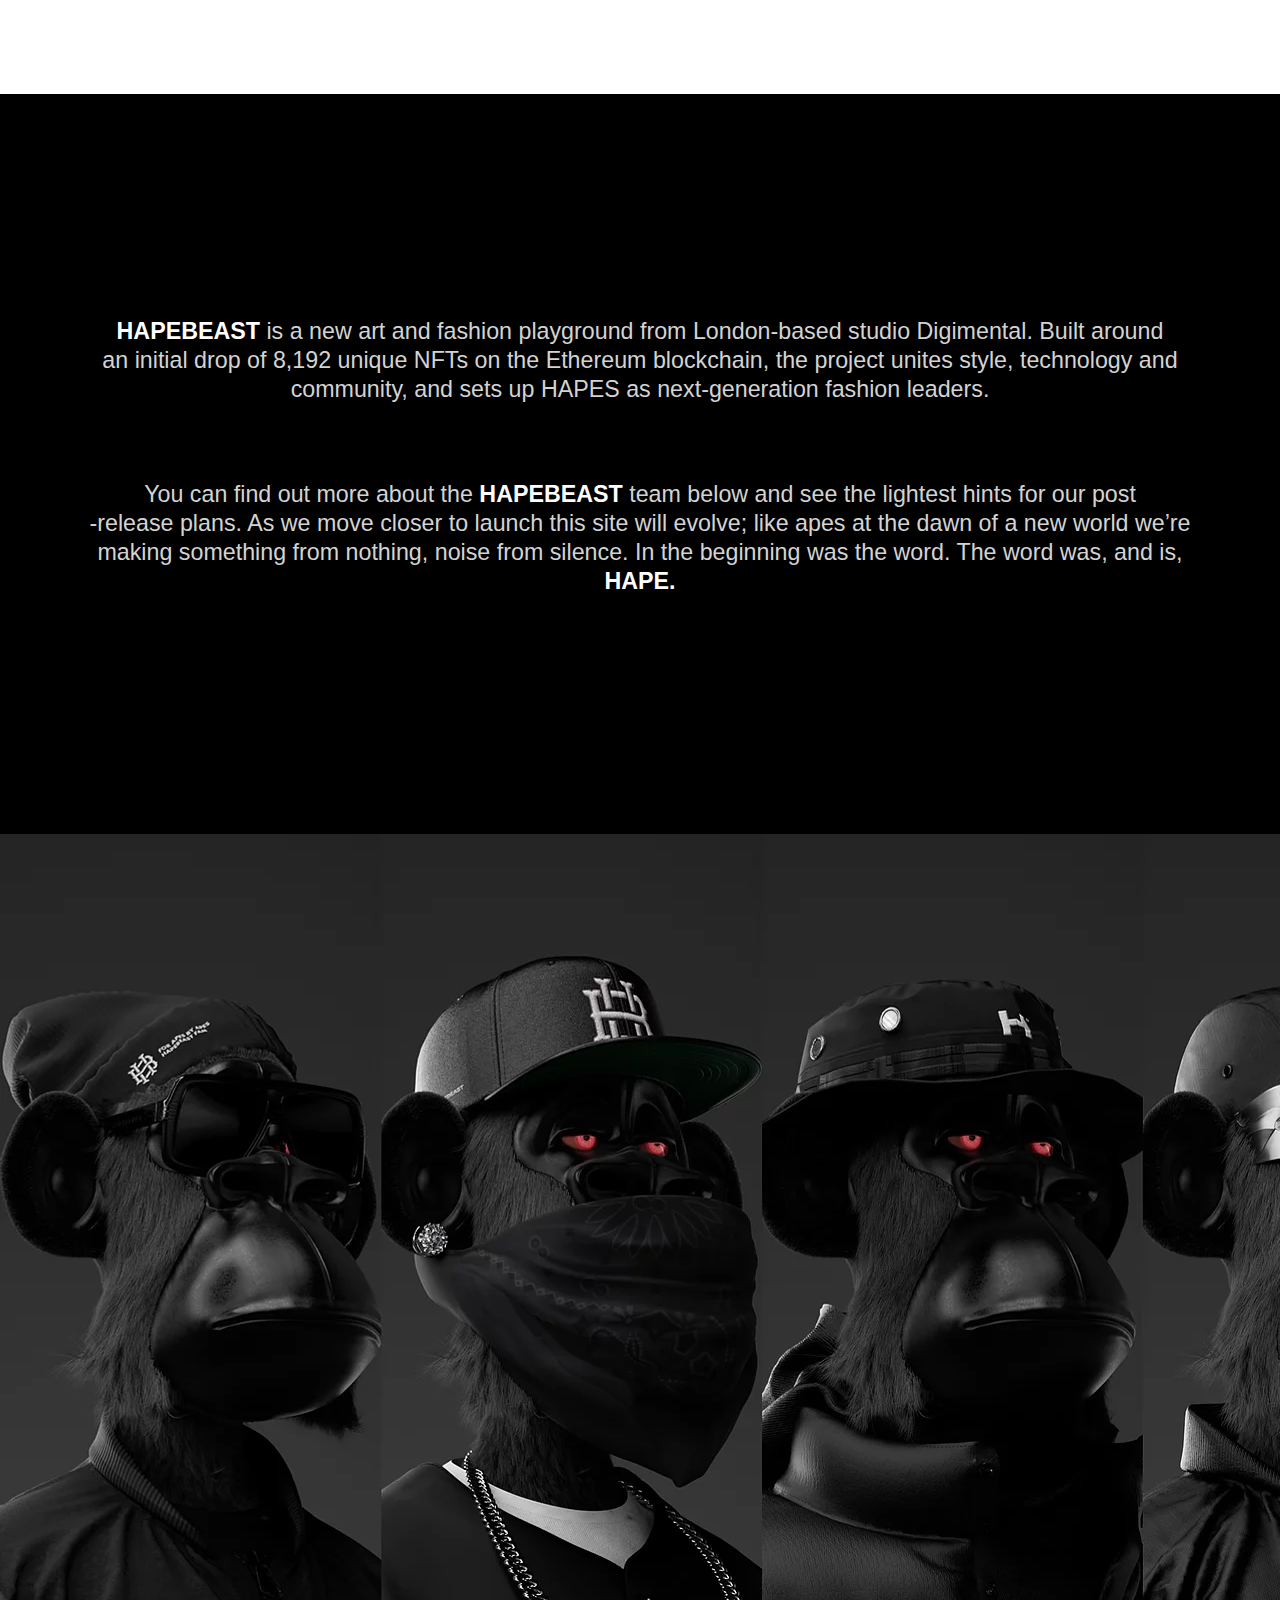
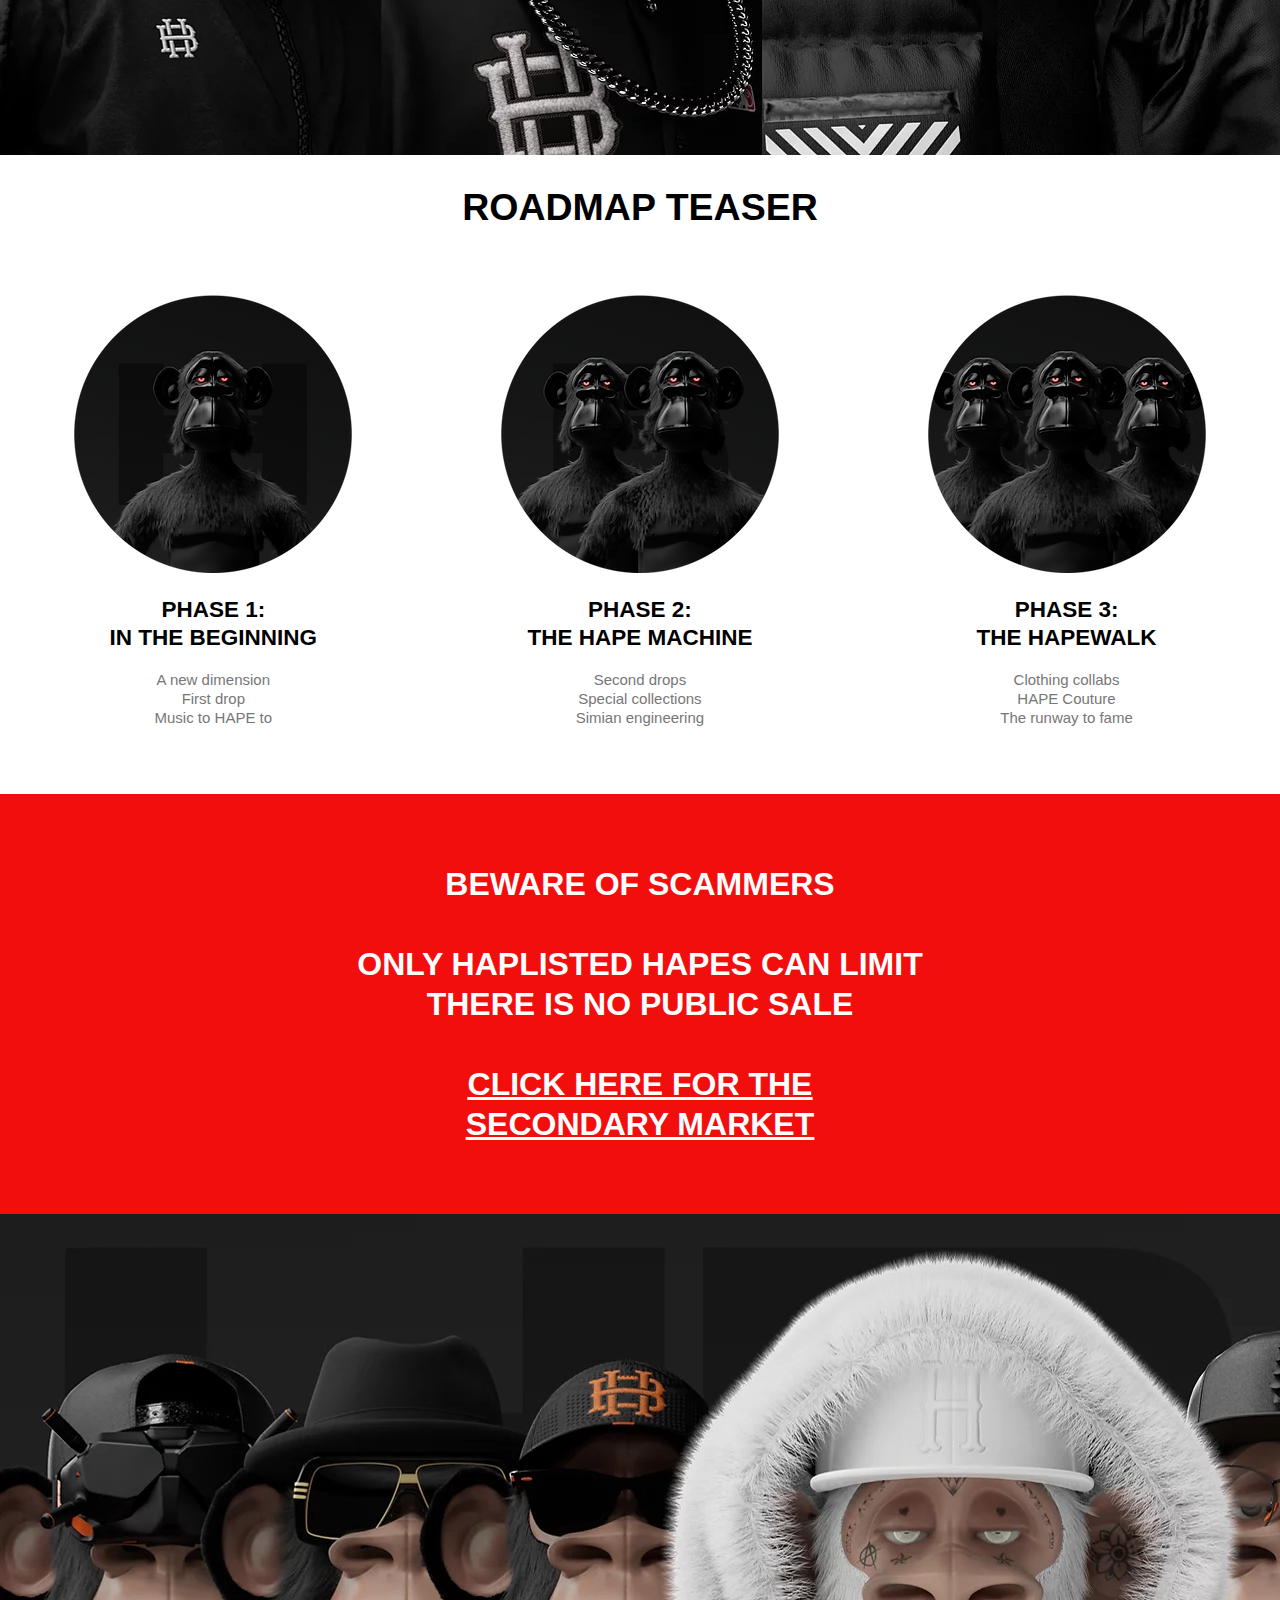
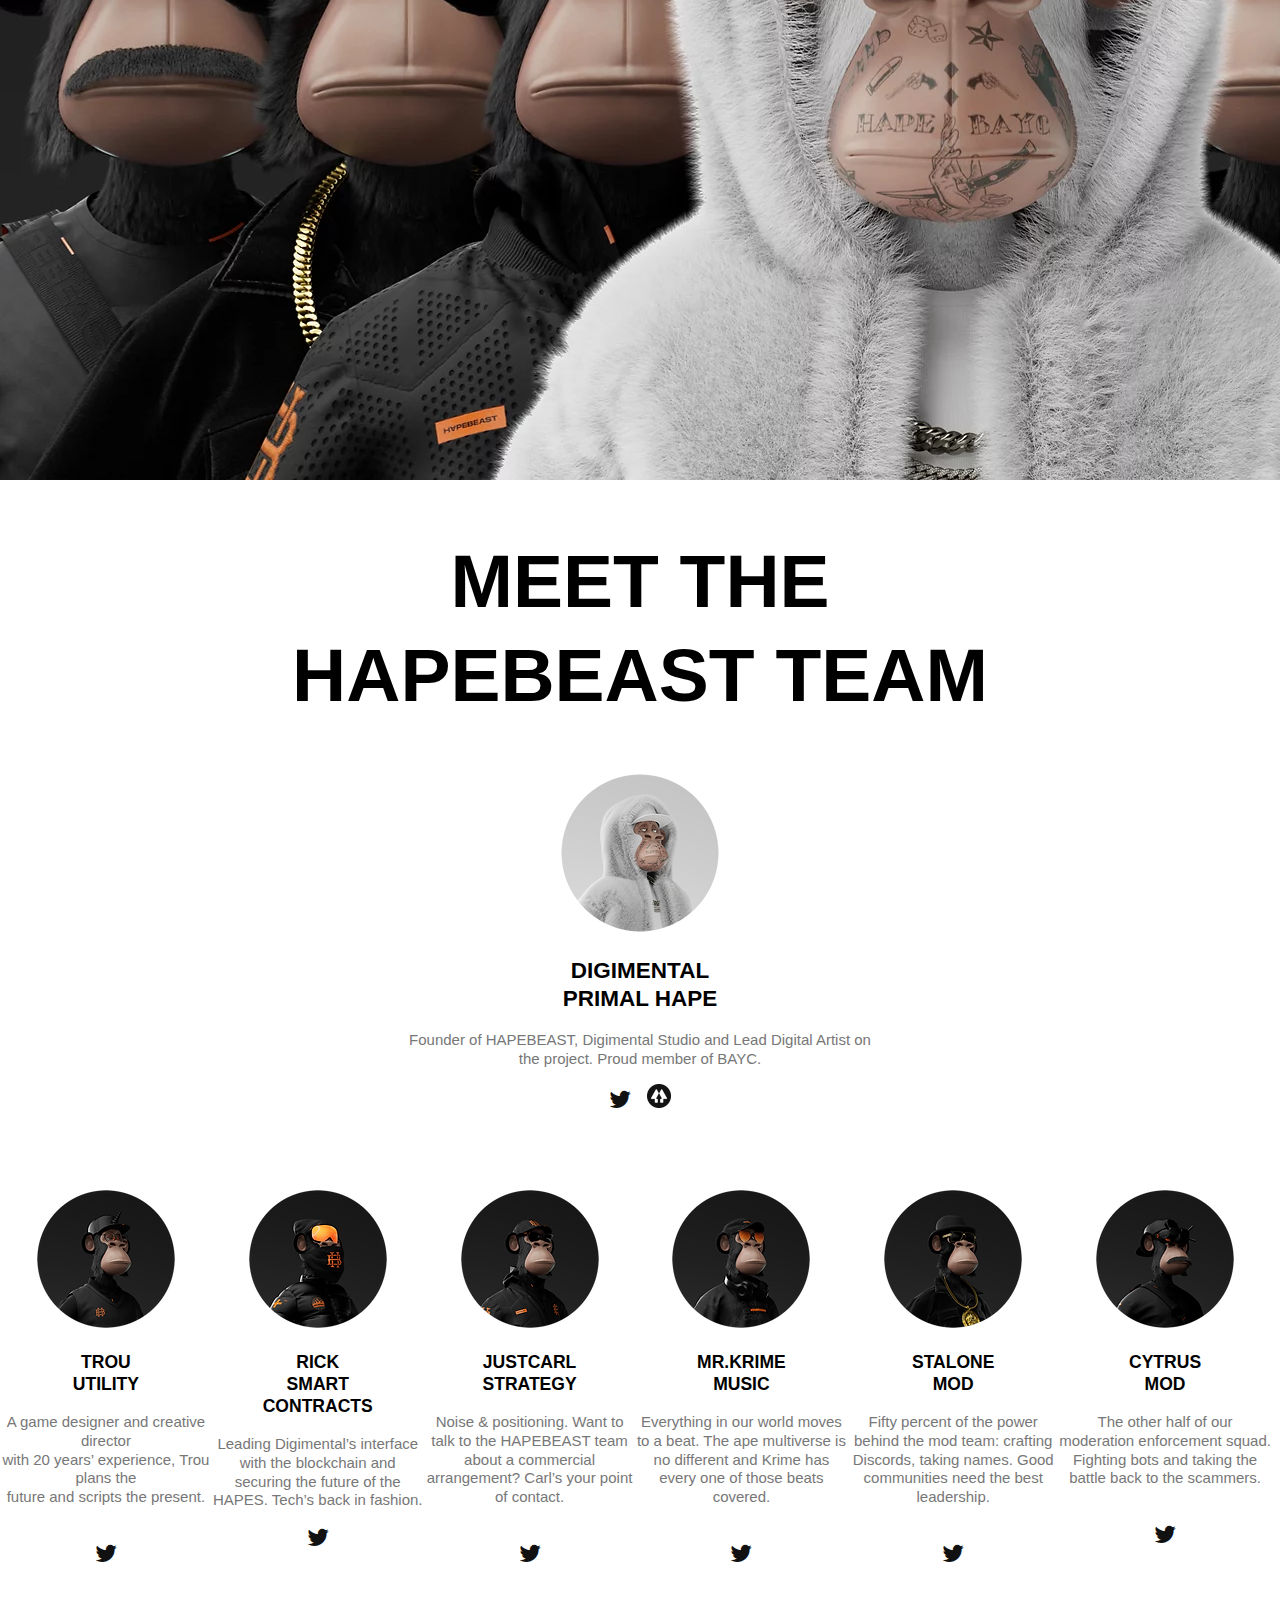
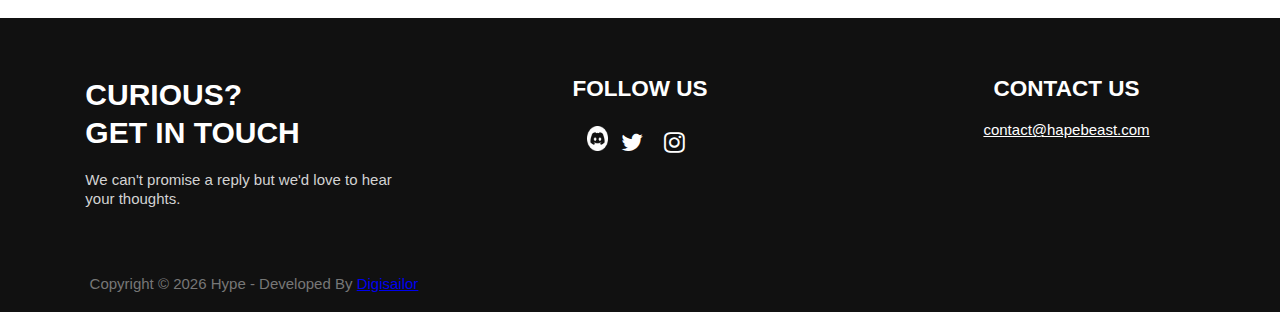
==== commit be68d3d2: "changes" ====
--- a/public/index.html
+++ b/public/index.html
@@ -3,8 +3,9 @@
     <head>
         <meta name="viewport" content="width=device-width, initial-scale=1">
         <link rel="stylesheet" type="text/css" href="style.css">
-        <link rel="stylesheet" href="https://www.digisailor.com/assets/css/fontawesome.min.css" type="text/css">  
         <link rel="stylesheet" href="https://cdnjs.cloudflare.com/ajax/libs/font-awesome/4.7.0/css/font-awesome.min.css">
+       
+        <title>HAPEBEAST PRIME</title>
       </head>
     <body>
         <section class="bgimg-1">
@@ -126,7 +127,7 @@
                   <h2 style="color: black;">DIGIMENTAL <br>
                     PRIMAL HAPE</h2>
                   <p>Founder of HAPEBEAST, Digimental Studio and Lead Digital Artist on <br>the project. Proud member of BAYC.</p>
-                  <div class="twit-logo"><a href="#"><i class="fa fa-twitter"></i></a> <a href="#"><i class="fa fa-twitter"></i></a></div>
+                  <div class="twit-logo"><a href="#"><i  class="fa fa-twitter"></i></a> <a href="#"><img src="image/linktree.jpg"alt="linktree" style="padding-left: 1%;" ></a></div>
                   
                 </div>
               </div>
@@ -197,7 +198,7 @@
             <img src="image/monkey21.jpg" alt="monkey21">
             <h3 style="color: black;">TROU  <br>UTILITY</h3>
            
-            <p>A game designer and creative director<br> with 20 years’ experience, Trou plans the<br> future and scripts the present.</p>
+            <p>A game designer and creative director<br> with 20 years’ experience, Trou plans the<br> future and scripts the present.</p><br>
             <div class="twit-logo"><a href="#"><i class="fa fa-twitter"></i></a></div>
           </div>
           <div class="column1">
@@ -213,7 +214,7 @@
             <img src="image/monkey23.jpg" alt="monkey23">
             <h3 style="color: black;">JUSTCARL<br>
               STRATEGY</h3>
-            <p>Noise & positioning. Want to talk to the HAPEBEAST team about a commercial arrangement? Carl’s your point of contact.</p>
+            <p>Noise & positioning. Want to talk to the HAPEBEAST team about a commercial arrangement? Carl’s your point of contact.</p><br>
             <div class="twit-logo"><a href="#"><i class="fa fa-twitter"></i></a></div>
           </div>
           <div class="column1">
@@ -221,7 +222,7 @@
             <img src="image/monkey24.jpg" alt="monkey24">
             <h3 style="color: black;">MR.KRIME <br>
               MUSIC</h3>
-            <p>Everything in our world moves to a beat. The ape multiverse is no different and Krime has every one of those beats covered.</p>
+            <p>Everything in our world moves to a beat. The ape multiverse is no different and Krime has every one of those beats covered.</p><br>
             <div class="twit-logo"><a href="#"><i class="fa fa-twitter"></i></a></div>
           </div>
           <div class="column1">
@@ -229,7 +230,7 @@
             <img src="image/monkey25.jpg" alt="monkey25">
             <h3 style="color: black;">STALONE <br>
              MOD</h3>
-            <p>Fifty percent of the power behind the mod team: crafting Discords, taking names. Good communities need the best leadership.</p>
+            <p>Fifty percent of the power behind the mod team: crafting Discords, taking names. Good communities need the best leadership.</p><br>
             <div class="twit-logo"><a href="#"><i class="fa fa-twitter"></i></a></div>
           </div>
           <div class="column1">
@@ -237,44 +238,40 @@
             <img src="image/monkey26.jpg" alt="monkey26">
             <h3 style="color: black;">CYTRUS <br>
               MOD</h3>
-            <p>The other half of our moderation enforcement squad. Fighting bots and taking the battle back to the scammers.</p>
+            <p>The other half of our moderation enforcement squad. Fighting bots and taking the battle back to the scammers.</p><br>
             <div class="twit-logo"><a href="#"><i class="fa fa-twitter"></i></a></div>
           </div>
           </div>
           </section>
           
           <section id="eleven">
-            <footer class="foot" style="background-color: #111;">
-              <div>
-                <div class="footer-left"></div>
-                <div class="footer-con"></div>     
-                <div class="footer"><h1>CURIOUS?<br>
+            <footer class="foot" >
+              <div class="rowfoot">
+                <div class="column"><h1 class="footer" style="color: white; text-align: left; margin-left: 20%;">CURIOUS?<br>
                   GET IN TOUCH</h1>
-                 <p > We can't promise a reply but we'd love to hear<br> your thoughts.</p>
-                </div>
-              </div>
-              <div class="copyrights">Copyright &copy <script type="text/javascript"> document.write(new Date().getFullYear());</script> Hype - Developed By <a href="https://www.digisailor.com/">Digisailor</a>
-              </div>
+
+                 <p class="para" style="color: lightgray; text-align: left; margin-left: 20%;" > We can't promise a reply but we'd love to hear<br> your thoughts.</p>
+                </div>  
+                         
+                  <div class="column">
+                  <h2 style="color:#fff">FOLLOW US</h2>
+                 <div class="logo"><a href="#"><img src="image/discord-foo.webp" style="height: 25px; width: 5%;" alt="discord" class="img"></a>
+                <a href="#"><i style="color: #fff; padding: 2%;" class="fa fa-twitter"></i></a>
+                <a href="#"><i style="color: #fff; padding: 2%;" class="fa fa-instagram"></i></a></div>
+                </div>
+          
+              <div class="column">
+                <h2 style="color: #fff;">CONTACT US</h2>
               
-             
-              <div class="follow">
-                <h2><span>Follow Us</span></h2>
-                <div class="twit-logo"><a href="#"><i class="fa fa-twitter"></i></a></div><div class="twit-logo"><a href="#"><i class="fa fa-twitter"></i></a></div><div class="twit-logo"><a href="#"><i class="fa fa-twitter"></i></a></div>
-                <div class="col-lg-3 item social"><a href="#"><i class="icon ion-social-facebook"></i></a><a href="#"><i class="icon ion-social-twitter"></i></a><a href="#"><i class="icon ion-social-snapchat"></i></a><a href="#"><i class="icon ion-social-instagram"></i></a>
-                
-              </div>
-              <div class="footer-right">
-                <p><span>CONTACT US</span></p>
-              </div>
-              <div class="mail">
-                <p><span>contact@hapebeast.com</span></p>
-              </div>
-              <div class="media">
-                <span></span>
-                <span></span>
-                <span></span>
-              </div>
+              <p><a style="color: #fff;" href="mailto:contact@hapebeast.com">contact@hapebeast.com</a></p>
+              </div>
+            </div>
+            <div class="copyrights">Copyright &copy <script type="text/javascript"> document.write(new Date().getFullYear());</script> Hype - Developed By <a href="https://www.digisailor.com/">Digisailor</a>
+            <br><br></div>
+            
             </footer>
           </section>
     </body>
-</html>+</html>
+
+
--- a/public/style.css
+++ b/public/style.css
@@ -123,14 +123,37 @@
   clear: both;
   display: table;
 }
+.foot{
+  background-color: #111;
+}
+.rowfoot::after {
+  content: "";
+  clear: both;
+  display: table;
+}
 
-.footer,h1,p{
-  margin-left: 5px;
-  padding-top: 5px;
+.copyrights{
+  margin-left: 7%;
+  
+
 }
-.follow{
-  text-align: right;
+.fa{
+  font-size: x-large !important;
+  color: #111;
 }
-.footer-right{
-  text-align: right;
+
+
+/*.footer{
+  color: #fff;
+  float: left;
+  text-align: left;
+  margin-left: 5%;
+}
+.para{
+  color: lightgray;
+  text-align: left;
+  margin-left: 5%;
+}*/
+.img{
+  width: 10%;
 }